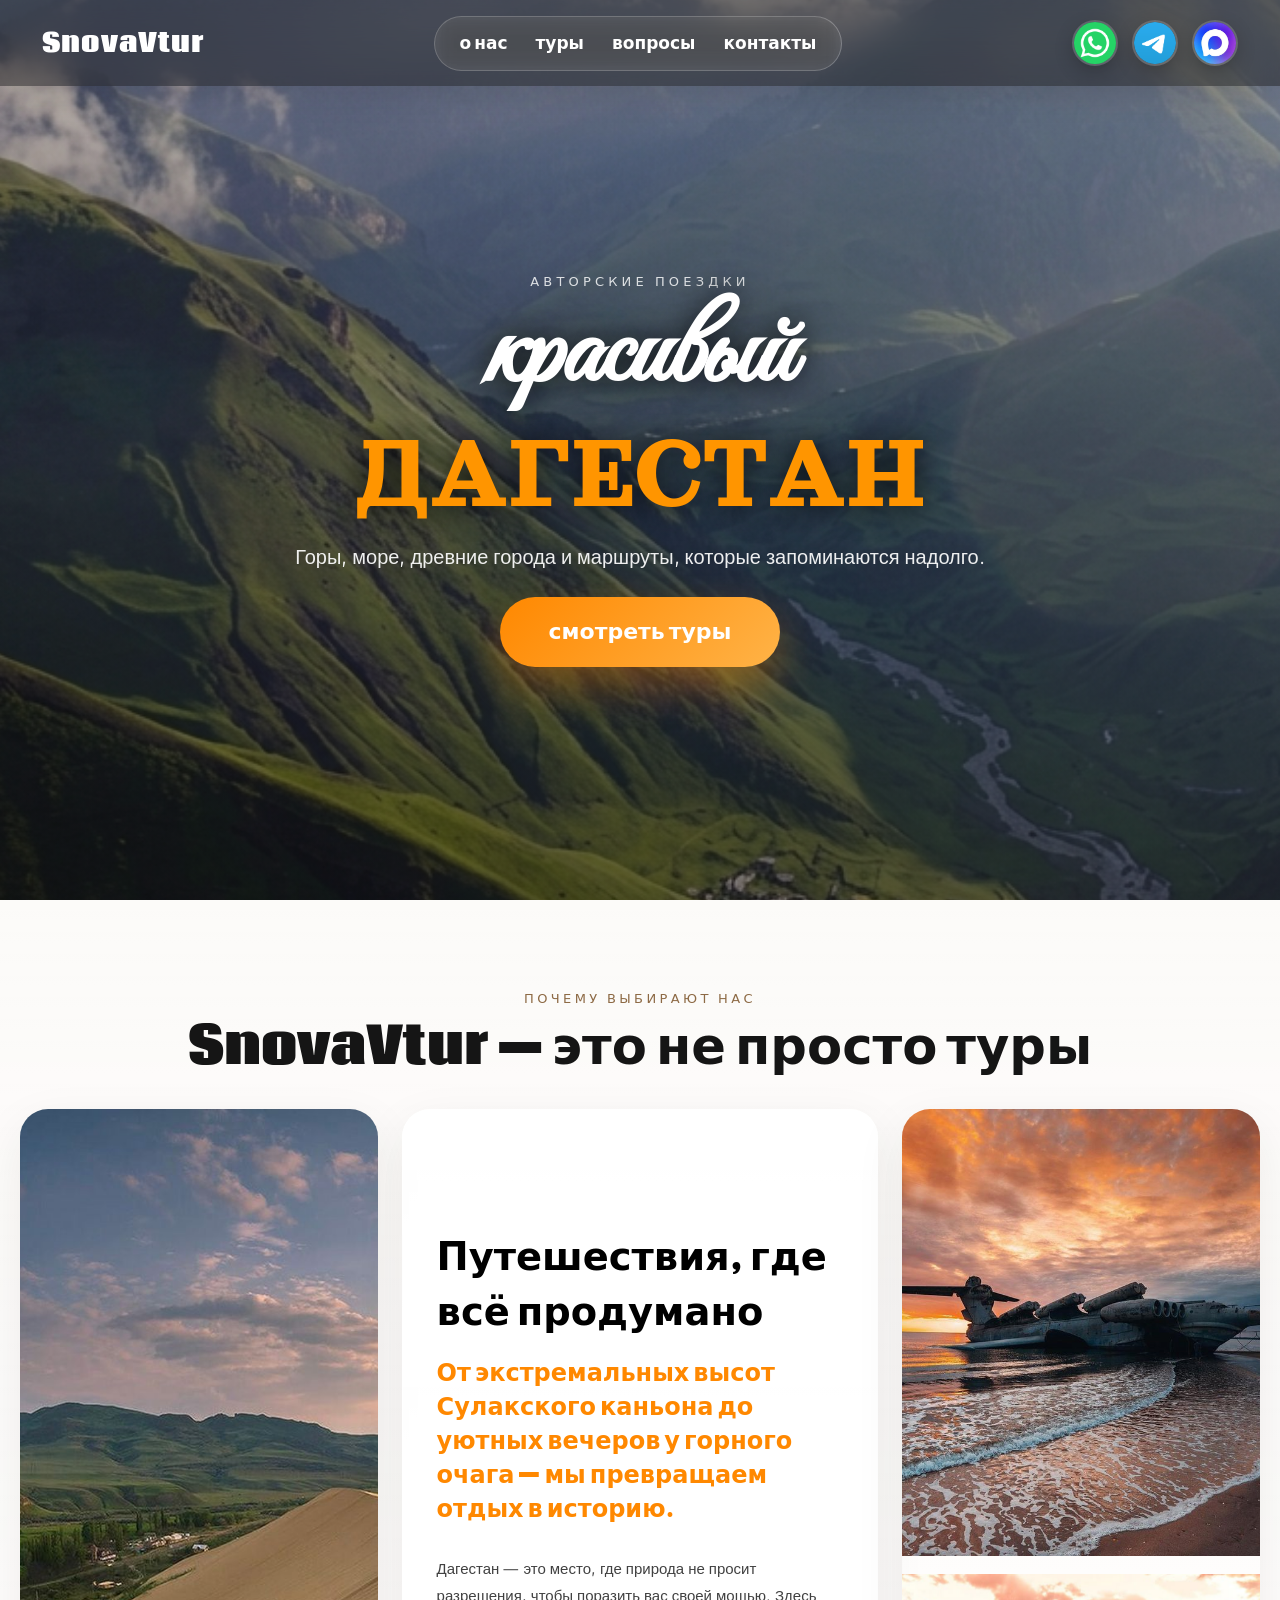
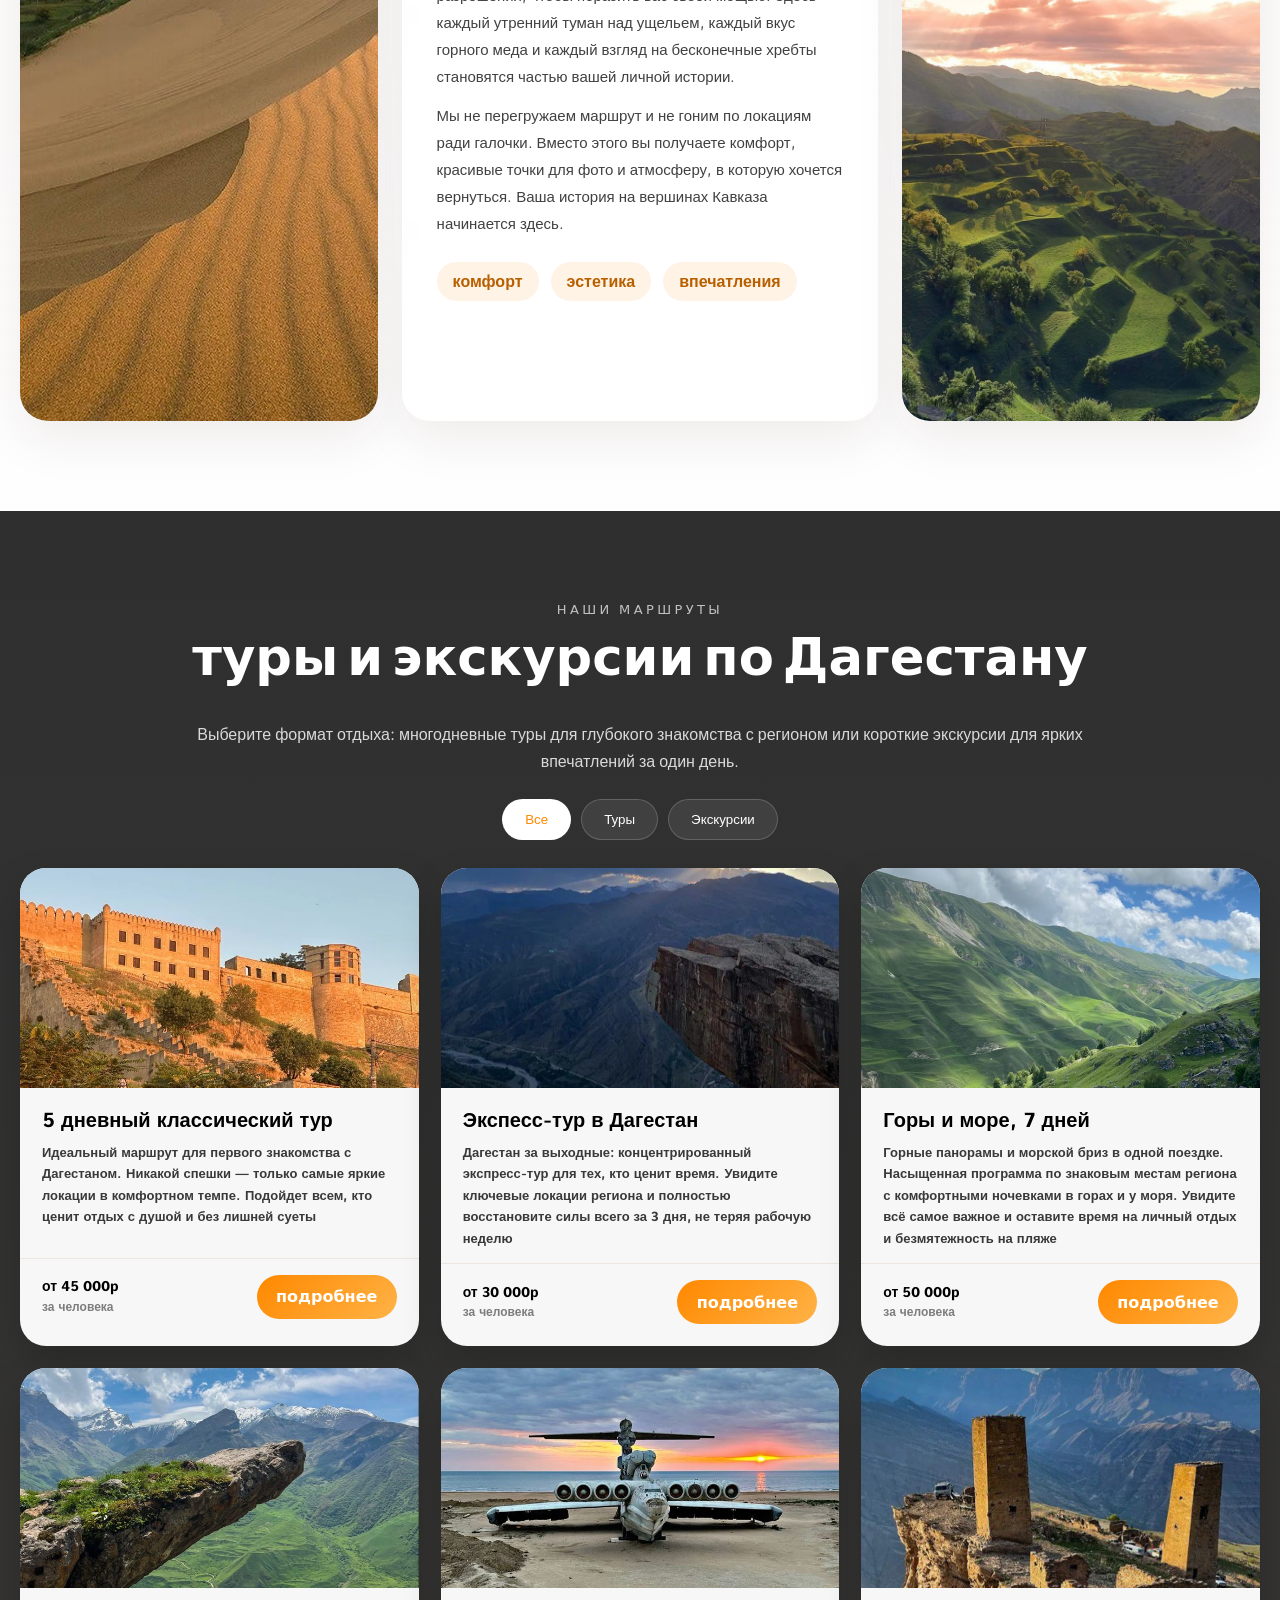
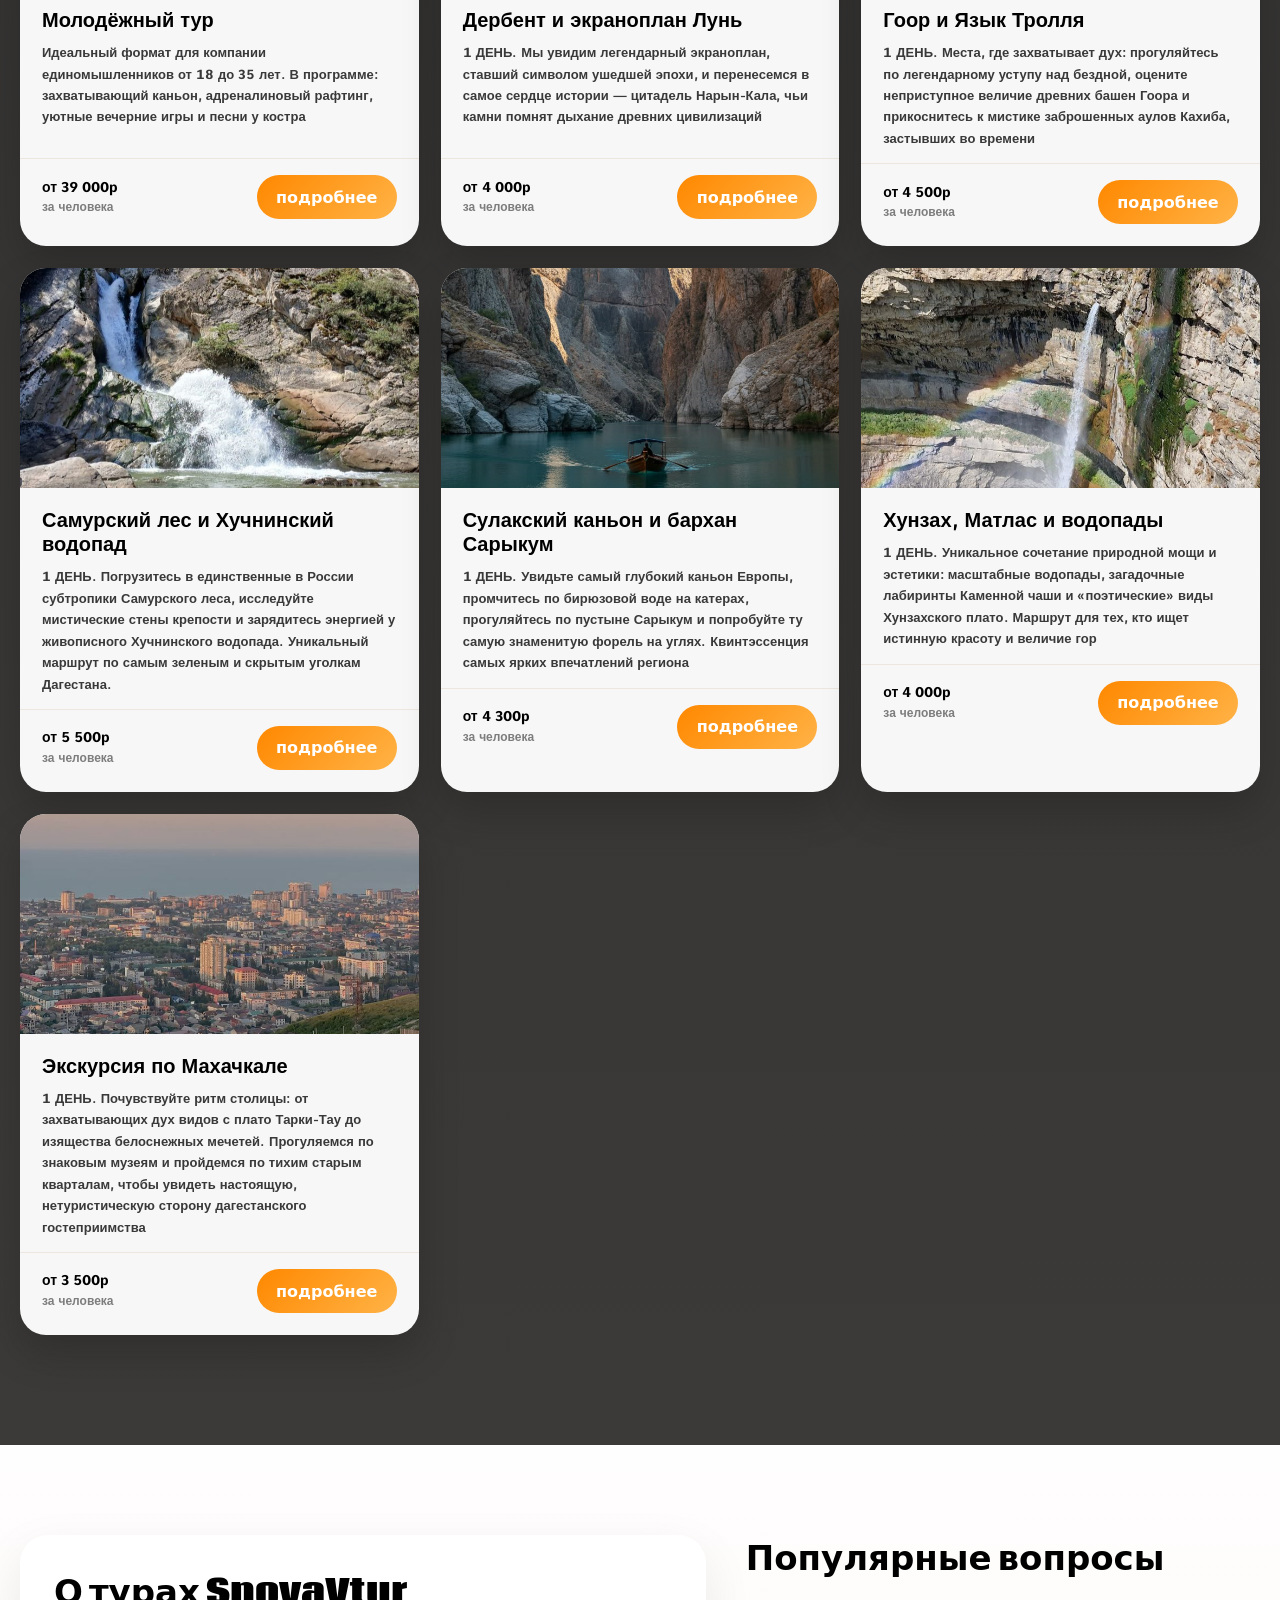
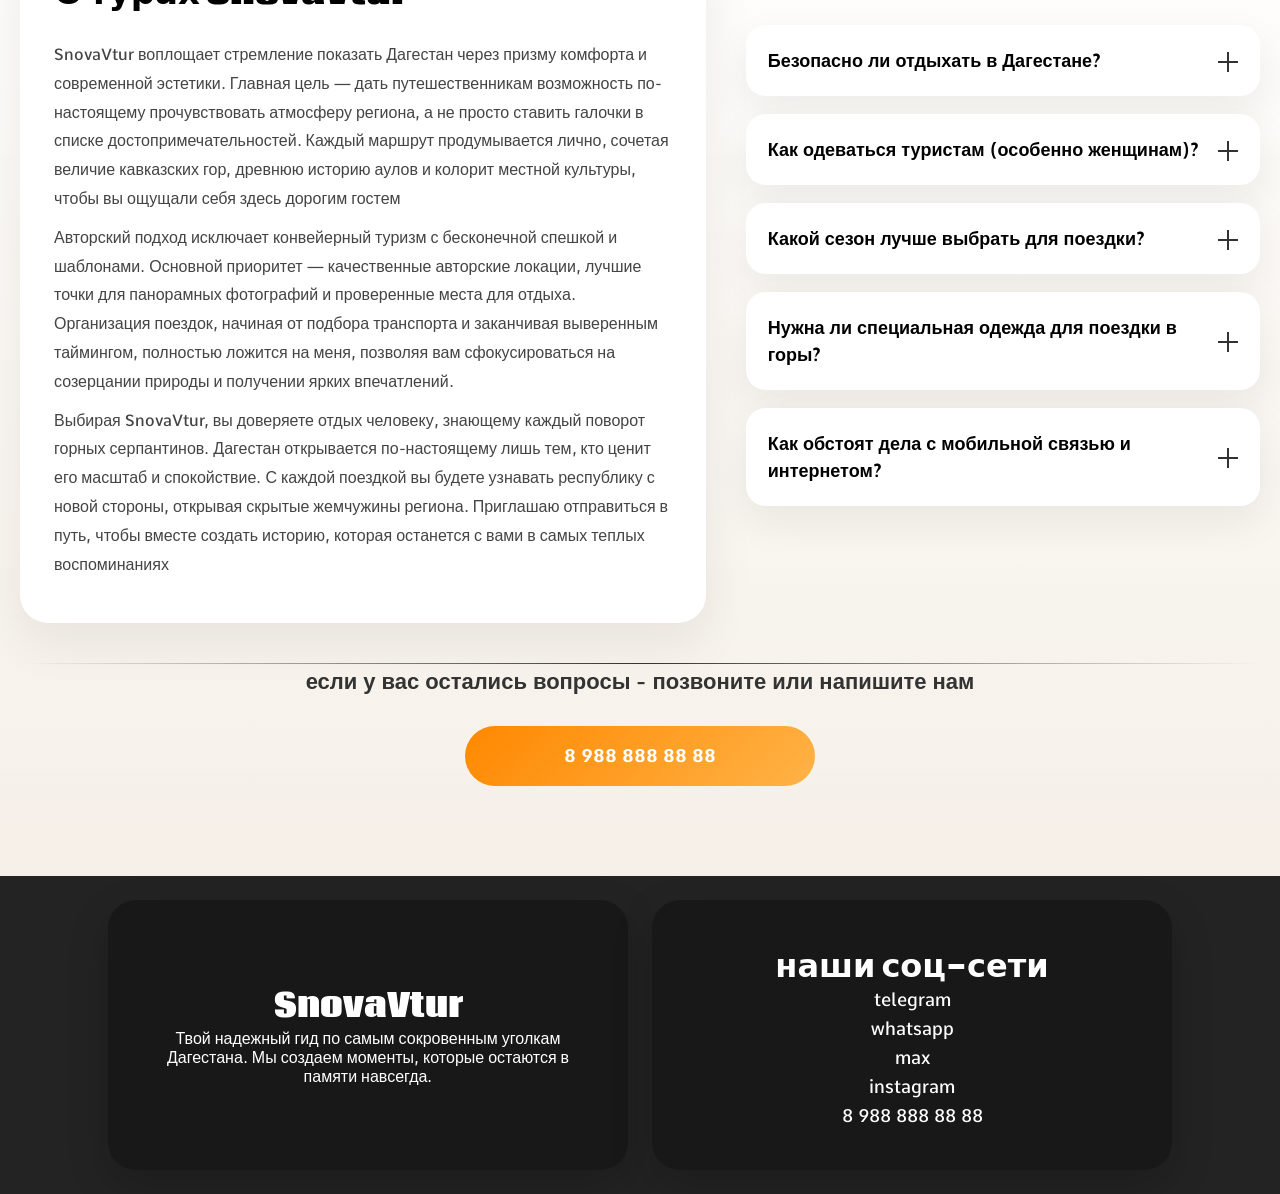
==== index.html @ fd3aac99 "Add files via upload" ====
<!DOCTYPE html>
<html lang="ru">
<head>
    <meta charset="UTF-8">
    <meta name="viewport" content="width=device-width, initial-scale=1.0">
    <title>SnovaVtur — туры по Дагестану</title>
    <link rel="stylesheet" href="style.css">
    <link rel="preconnect" href="https://fonts.googleapis.com">
    <link rel="preconnect" href="https://fonts.gstatic.com" crossorigin>
    <link href="https://fonts.googleapis.com/css2?family=Great+Vibes&display=swap" rel="stylesheet">
    <link rel="preconnect" href="https://fonts.googleapis.com">
    <link rel="preconnect" href="https://fonts.gstatic.com" crossorigin>
    <link href="https://fonts.googleapis.com/css2?family=Orelega+One&display=swap" rel="stylesheet">
    <link rel="preconnect" href="https://fonts.googleapis.com">
    <link rel="preconnect" href="https://fonts.gstatic.com" crossorigin>
    <link href="https://fonts.googleapis.com/css2?family=Coda:wght@400;700;800&display=swap" rel="stylesheet">
    <link rel="preconnect" href="https://fonts.googleapis.com">
    <link rel="preconnect" href="https://fonts.gstatic.com" crossorigin>
    <link href="https://fonts.googleapis.com/css2?family=Comme:wght@100..900&display=swap" rel="stylesheet">
</head>
<body>
    <header id="header">
        <a href="#hero">SnovaVtur</a>
        <button class="burger" type="button" aria-label="Открыть меню" aria-expanded="false">
            <span></span>
            <span></span>
            <span></span>
        </button>
        <div class="header-div1">
            <a href="#about">о нас</a>
            <a href="#turi">туры</a>
            <a href="#questions">вопросы</a>
            <a href="#footer">контакты</a>
        </div>
        <div class="header-div2">
            <a href="https://wa.me/79894733754" target="_blank"><img src="img/Whatsapp.png" alt="WhatsApp"></a>
            <a href="https://t.me/Gabbar_Han" target="_blank"><img src="img/Telegram.png" alt="Telegram"></a>
            <a href="https://max.ru/u/f9LHodD0cOI4b3SwYSdN_EWwCpvfoghLmBJbnFuvf1nrCDXVqdGEyd-Ysb4" target="_blank"><img src="img/max.png" alt="Max"></a>
        </div>
    </header>

    <main>
        <section class="hero" id="hero">
            <img src="img/горы.png" class="hero-bg" alt="Горы Дагестана">
            <div class="hero-content">
                <p class="hero-tag">авторские поездки</p>
                <h3>красивый</h3>
                <h4>ДАГЕСТАН</h4>
                <p class="hero-subtitle">Горы, море, древние города и маршруты, которые запоминаются надолго.</p>
                <a href="#turi">смотреть туры</a>
            </div>
        </section>

        <section class="about" id="about">
            <div class="section-heading">
                <p>почему выбирают нас</p>
                <h2>SnovaVtur — это не просто туры</h2>
            </div>
            <div class="about-content">
                <div class="about-card about-card-large">
                    <img src="img/сарыкум.png" class="about-img1" alt="Сарыкум">
                </div>
                <div class="about-text">
                    <h1>Путешествия, где всё продумано</h1>
                    <h2>От экстремальных высот Сулакского каньона до уютных вечеров у горного очага — мы превращаем отдых в историю.</h2>
                    <p>Дагестан — это место, где природа не просит разрешения, чтобы поразить вас своей мощью. Здесь каждый утренний туман над ущельем, каждый вкус горного меда и каждый взгляд на бесконечные хребты становятся частью вашей личной истории.</p>
                    <p>Мы не перегружаем маршрут и не гоним по локациям ради галочки. Вместо этого вы получаете комфорт, красивые точки для фото и атмосферу, в которую хочется вернуться. Ваша история на вершинах Кавказа начинается здесь.</p>
                    <div class="about-highlights">
                        <span>комфорт</span>
                        <span>эстетика</span>
                        <span>впечатления</span>
                    </div>
                </div>
                <div class="about-imgdiv">
                    <img src="img/море и лунь.png" class="about-img2" alt="Море и Лунь">
                    <img src="img/Чохские террасы.png" class="about-img3" alt="Чохские террасы">
                </div>
            </div>
        </section>

        <section class="turi" id="turi">
            <div class="section-heading section-heading-light">
                <p>наши маршруты</p>
                <h2>туры и экскурсии по Дагестану</h2>
            </div>
            <div class="turi-intro">
                <p>Выберите формат отдыха: многодневные туры для глубокого знакомства с регионом или короткие экскурсии для ярких впечатлений за один день.</p>
            </div>
            <div class="filter-buttons">
                <button class="filter-btn active" onclick="filterSelection('all', this)">Все</button>
                <button class="filter-btn" onclick="filterSelection('tour', this)">Туры</button>
                <button class="filter-btn" onclick="filterSelection('excursion', this)">Экскурсии</button>
            </div>
            <div class="turi-grid">
                <div class="card-1 tour">
                    <a href="tour-yach-1.html"><img src="img/дербентт.png" alt="5 дневный классический тур"></a>
                    <div class="card-text-1">
                        <h1>5 дневный классический тур</h1>
                        <p>Идеальный маршрут для первого знакомства с Дагестаном. Никакой спешки — только самые яркие локации в комфортном темпе. Подойдет всем, кто ценит отдых с душой и без лишней суеты</p>
                    </div>
                    <div class="card-text-2">
                        <p>от 45 000p <br> <span>за человека</span></p>
                        <a href="tour-yach-1.html">подробнее</a>
                    </div>
                </div>
                <div class="card-1 tour">
                    <a href="tour-yach-2.html"><img src="img/Горах.png" alt="Экспесс-тур в Дагестан"></a>
                    <div class="card-text-1">
                        <h1>Экспесс-тур в Дагестан</h1>
                        <p>Дагестан за выходные: концентрированный экспресс-тур для тех, кто ценит время. Увидите ключевые локации региона и полностью восстановите силы всего за 3 дня, не теряя рабочую неделю</p>
                    </div>
                    <div class="card-text-2">
                        <p>от 30 000p <br> <span>за человека</span></p>
                        <a href="tour-yach-2.html">подробнее</a>
                    </div>
                </div>
                <div class="card-1 tour">
                    <a href="tour-yach-3.html"><img src="img/горыдагестана.png" alt="Горы и море, 7 дней"></a>
                    <div class="card-text-1">
                        <h1>Горы и море, 7 дней</h1>
                        <p>Горные панорамы и морской бриз в одной поездке. Насыщенная программа по знаковым местам региона с комфортными ночевками в горах и у моря. Увидите всё самое важное и оставите время на личный отдых и безмятежность на пляже</p>
                    </div>
                    <div class="card-text-2">
                        <p>от 50 000p <br> <span>за человека</span></p>
                        <a href="tour-yach-3.html">подробнее</a>
                    </div>
                </div>
                <div class="card-1 tour">
                    <a href="tour-yach-4.html"><img src="img/Язык тролля.png" alt="Молодёжный тур"></a>
                    <div class="card-text-1">
                        <h1>Молодёжный тур</h1>
                        <p>Идеальный формат для компании единомышленников от 18 до 35 лет. В программе: захватывающий каньон, адреналиновый рафтинг, уютные вечерние игры и песни у костра</p>
                    </div>
                    <div class="card-text-2">
                        <p>от 39 000p <br> <span>за человека</span></p>
                        <a href="tour-yach-4.html">подробнее</a>
                    </div>
                </div>
                <div class="card-1 excursion">
                    <a href="ex-yach-1.html"><img src="img/Лунь.png" alt="Дербент и экраноплан Лунь"></a>
                    <div class="card-text-1">
                        <h1>Дербент и экраноплан Лунь</h1>
                        <p>1 ДЕНЬ. Мы увидим легендарный экраноплан, ставший символом ушедшей эпохи, и перенесемся в самое сердце истории — цитадель Нарын-Кала, чьи камни помнят дыхание древних цивилизаций</p>
                    </div>
                    <div class="card-text-2">
                        <p>от 4 000p <br> <span>за человека</span></p>
                        <a href="ex-yach-1.html">подробнее</a>
                    </div>
                </div>
                <div class="card-1 excursion">
                    <a href="ex-yach-3.html"><img src="img/Башни Гоора.png" alt="Гоор и Язык Тролля"></a>
                    <div class="card-text-1">
                        <h1>Гоор и Язык Тролля</h1>
                        <p>1 ДЕНЬ. Места, где захватывает дух: прогуляйтесь по легендарному уступу над бездной, оцените неприступное величие древних башен Гоора и прикоснитесь к мистике заброшенных аулов Кахиба, застывших во времени</p>
                    </div>
                    <div class="card-text-2">
                        <p>от 4 500p <br> <span>за человека</span></p>
                        <a href="ex-yach-3.html">подробнее</a>
                    </div>
                </div>
                <div class="card-1 excursion">
                    <a href="ex-yach-4.html"><img src="img/Хучнинский водопад.png" alt="Самурский лес и Хучнинский водопад"></a>
                    <div class="card-text-1">
                        <h1>Самурский лес и Хучнинский водопад</h1>
                        <p>1 ДЕНЬ. Погрузитесь в единственные в России субтропики Самурского леса, исследуйте мистические стены крепости и зарядитесь энергией у живописного Хучнинского водопада. Уникальный маршрут по самым зеленым и скрытым уголкам Дагестана.</p>
                    </div>
                    <div class="card-text-2">
                        <p>от 5 500p <br> <span>за человека</span></p>
                        <a href="ex-yach-4.html">подробнее</a>
                    </div>
                </div>
                <div class="card-1 excursion">
                    <a href="ex-yach-5.html"><img src="img/Сулакский каньон.png" alt="Сулакский каньон и бархан Сарыкум"></a>
                    <div class="card-text-1">
                        <h1>Сулакский каньон и бархан Сарыкум</h1>
                        <p>1 ДЕНЬ. Увидьте самый глубокий каньон Европы, промчитесь по бирюзовой воде на катерах, прогуляйтесь по пустыне Сарыкум и попробуйте ту самую знаменитую форель на углях. Квинтэссенция самых ярких впечатлений региона</p>
                    </div>
                    <div class="card-text-2">
                        <p>от 4 300p <br> <span>за человека</span></p>
                        <a href="ex-yach-5.html">подробнее</a>
                    </div>
                </div>
                <div class="card-1 excursion">
                    <a href="ex-yach-6.html"><img src="img/Хунзах.png" alt="Хунзах, Матлас и водопады"></a>
                    <div class="card-text-1">
                        <h1>Хунзах, Матлас и водопады</h1>
                        <p>1 ДЕНЬ. Уникальное сочетание природной мощи и эстетики: масштабные водопады, загадочные лабиринты Каменной чаши и «поэтические» виды Хунзахского плато. Маршрут для тех, кто ищет истинную красоту и величие гор</p>
                    </div>
                    <div class="card-text-2">
                        <p>от 4 000p <br> <span>за человека</span></p>
                        <a href="ex-yach-6.html">подробнее</a>
                    </div>
                </div>
                <div class="card-1 excursion">
                    <a href="ex-yach-7.html"><img src="img/Махачкала.png" alt="Экскурсия по Махачкале"></a>
                    <div class="card-text-1">
                        <h1>Экскурсия по Махачкале</h1>
                        <p>1 ДЕНЬ. Почувствуйте ритм столицы: от захватывающих дух видов с плато Тарки-Тау до изящества белоснежных мечетей. Прогуляемся по знаковым музеям и пройдемся по тихим старым кварталам, чтобы увидеть настоящую, нетуристическую сторону дагестанского гостеприимства</p>
                    </div>
                    <div class="card-text-2">
                        <p>от 3 500p <br> <span>за человека</span></p>
                        <a href="ex-yach-7.html">подробнее</a>
                    </div>
                </div>
            </div>
        </section>

        <section class="questions" id="questions">
            <div class="questions-div1">
                <div class="qs-text1">
                    <h1>О турах SnovaVtur</h1>
                    <p>SnovaVtur воплощает стремление показать Дагестан через призму комфорта и современной эстетики. Главная цель — дать путешественникам возможность по-настоящему прочувствовать атмосферу региона, а не просто ставить галочки в списке достопримечательностей. Каждый маршрут продумывается лично, сочетая величие кавказских гор, древнюю историю аулов и колорит местной культуры, чтобы вы ощущали себя здесь дорогим гостем</p>
                    <p>Авторский подход исключает конвейерный туризм с бесконечной спешкой и шаблонами. Основной приоритет — качественные авторские локации, лучшие точки для панорамных фотографий и проверенные места для отдыха. Организация поездок, начиная от подбора транспорта и заканчивая выверенным таймингом, полностью ложится на меня, позволяя вам сфокусироваться на созерцании природы и получении ярких впечатлений.</p>
                    <p>Выбирая SnovaVtur, вы доверяете отдых человеку, знающему каждый поворот горных серпантинов. Дагестан открывается по-настоящему лишь тем, кто ценит его масштаб и спокойствие. С каждой поездкой вы будете узнавать республику с новой стороны, открывая скрытые жемчужины региона. Приглашаю отправиться в путь, чтобы вместе создать историю, которая останется с вами в самых теплых воспоминаниях</p>
                </div>
                <div class="qs-text2">
                    <h1>Популярные вопросы</h1>
                    <div class="accordion">
                      <div class="accordion-header">
                        <span>Безопасно ли отдыхать в Дагестане?</span>
                        <div class="icon"></div>
                      </div>
                      <div class="accordion-content">
                        <p>Да, в Дагестане абсолютно безопасно для туристов. Республика активно развивается как туристический центр, и к гостям здесь относятся с традиционным кавказским радушием и гостеприимством. Главное правило — проявлять уважение к местным традициям, обычаям и культуре. Как и в любом другом месте, достаточно соблюдать элементарные нормы приличия, чтобы ваш отдых прошел комфортно.</p>
                      </div>
                    </div>
                    <div class="accordion">
                      <div class="accordion-header">
                        <span>Как одеваться туристам (особенно женщинам)?</span>
                        <div class="icon"></div>
                      </div>
                      <div class="accordion-content">
                        <p>Дагестан — республика с сильными традициями. В городах (Махачкала, Дербент) дресс-код достаточно свободный, но стоит избегать чрезмерно откровенных нарядов (мини-юбки, глубокое декольте, прозрачные ткани). <br>

• Для женщин: при посещении мечетей и горных сел желательно иметь при себе легкий платок и одежду, закрывающую плечи и колени. <br>

• Для мужчин: не рекомендуется ходить в общественных местах с обнаженным торсом или в очень коротких шортах.</p>
                      </div>
                    </div>
                    <div class="accordion">
                      <div class="accordion-header">
                        <span>Какой сезон лучше выбрать для поездки?</span>
                        <div class="icon"></div>
                      </div>
                      <div class="accordion-content">
                        <p>Все зависит от цели вашей поездки. <br>

• С мая по сентябрь — идеальное время для поездок в горы, трекинга и посещения знаковых мест, так как в горах устанавливается комфортная погода. <br>

• Июнь – август — время для пляжного отдыха на Каспийском море. <br>

• Весна и осень — лучшее время для экскурсионных туров, когда не слишком жарко и можно насладиться красивыми пейзажами без летнего зноя.</p>
                      </div>
                    </div>
                    <div class="accordion">
                      <div class="accordion-header">
                        <span>Нужна ли специальная одежда для поездки в горы?</span>
                        <div class="icon"></div>
                      </div>
                      <div class="accordion-content">
                        <p>Даже если в Махачкале жарко, в горах погода очень переменчива. Обязательно возьмите с собой: <br>

• Удобную закрытую обувь (кроссовки или треккинговые ботинки с хорошим протектором). <br>

• Ветровку или легкую куртку (на высоте часто дуют ветра и бывают прохладные вечера). <br>

• Головной убор и солнцезащитные очки.</p>
                      </div>
                    </div>
                    <div class="accordion">
                      <div class="accordion-header">
                        <span>Как обстоят дела с мобильной связью и интернетом?</span>
                        <div class="icon"></div>
                      </div>
                      <div class="accordion-content">
                        <p>В городах и популярных туристических локациях мобильная связь и интернет работают стабильно. Однако в глубоких горных районах и ущельях связь может пропадать или работать с перебоями. Рекомендуем заранее скачать офлайн-карты и предупредить близких о возможных перерывах в общении, если вы планируете уезжать далеко от цивилизации.</p>
                      </div>
                    </div>
                </div>
            </div>
            <div class="questions-div2">
                <div class="poloska"></div>
                <p>если у вас остались вопросы - позвоните или напишите нам</p>
                <a href="tel:+79894733754">8 988 888 88 88</a>
            </div>
        </section>
    </main>

    <footer id="footer">
        <div class="footer-div1">
            <h1>SnovaVtur</h1>
            <p>Твой надежный гид по самым сокровенным уголкам Дагестана. Мы создаем моменты, которые остаются в памяти навсегда.</p>
        </div>
        <div class="footer-div2">
            <h1>наши соц-сети</h1>
            <div>
                <a href="https://t.me/Gabbar_Han" target="_blank" class="mess">telegram</a>
                <a href="https://wa.me/79894733754" target="_blank" class="mess">whatsapp</a>
                <a href="https://max.ru/u/f9LHodD0cOI4b3SwYSdN_EWwCpvfoghLmBJbnFuvf1nrCDXVqdGEyd-Ysb4" target="_blank" class="mess">max</a>
                <a href="https://www.instagram.com/snova_v_tur" target="_blank" class="mess">instagram</a>
                <a href="tel:+79894733754" class="number">8 988 888 88 88</a>
            </div>
        </div>
    </footer>

    <script src="script.js"></script>
</body>
</html>
    <script src="script.js"></script>
</body>
</html>
---- style.css ----
body {
  padding: 0;
  margin: 0;
  background: #f4efe8;
}

* {
  margin: 0;
  padding: 0;
  box-sizing: border-box;
}

html {
  scroll-behavior: smooth;
}

body::before {
  content: "";
  position: fixed;
  inset: 0;
  background:
    radial-gradient(circle at top, rgba(255, 136, 0, 0.08), transparent 40%),
    linear-gradient(180deg, #faf7f2 0%, #f4efe8 100%);
  pointer-events: none;
  z-index: -1;
}

img {
  display: block;
  max-width: 100%;
}

section {
  scroll-margin-top: 100px;
}

header {
  display: flex;
  width: 100%;
  min-height: 86px;
  align-items: center;
  justify-content: space-between;
  gap: 20px;
  padding: 14px 42px;
  position: fixed;
  top: 0;
  left: 0;
  z-index: 1000;
  background: rgba(22, 22, 22, 0.45);
  backdrop-filter: blur(18px);
  box-shadow: 0 10px 30px rgba(0, 0, 0, 0.12);
}

header > a {
  font-size: 26px;
  font-weight: 700;
  text-decoration: none;
  cursor: pointer;
  font-family: "Coda", system-ui;
  color: white;
  letter-spacing: 1px;
}

.header-div1 {
  display: flex;
  align-items: center;
  justify-content: center;
  gap: 28px;
  padding: 14px 24px;
  background: rgba(255, 255, 255, 0.14);
  backdrop-filter: blur(10px);
  border: 1px solid rgba(255, 255, 255, 0.18);
  border-radius: 999px;
}

.header-div1 a {
  font-family: "Coda", system-ui;
  font-weight: 700;
  text-decoration: none;
  color: rgb(255, 255, 255);
  font-size: 17px;
  transition: 0.2s;
}

.header-div1 a:hover,
header > a:hover,
.header-div2 a:hover {
  color: #ffb04c;
}

.header-div2 {
  display: flex;
  gap: 14px;
}

.header-div2 img {
  width: 46px;
  height: 46px;
  border-radius: 50%;
  border: 2px solid rgba(255, 255, 255, 0.16);
  box-shadow: 0 6px 18px rgba(0, 0, 0, 0.22);
  transition: transform 0.2s;
}

.header-div2 a:hover img {
  transform: translateY(-2px) scale(1.04);
}

.burger {
  display: none;
  width: 48px;
  height: 48px;
  border: 1px solid rgba(255, 255, 255, 0.18);
  border-radius: 14px;
  background: rgba(255, 255, 255, 0.1);
  align-items: center;
  justify-content: center;
  flex-direction: column;
  gap: 5px;
  cursor: pointer;
}

.burger span {
  width: 22px;
  height: 2px;
  background: white;
  border-radius: 999px;
  transition: 0.25s;
}

.burger.active span:nth-child(1) {
  transform: translateY(7px) rotate(45deg);
}

.burger.active span:nth-child(2) {
  opacity: 0;
}

.burger.active span:nth-child(3) {
  transform: translateY(-7px) rotate(-45deg);
}

.hero {
  width: 100%;
  min-height: 100vh;
  position: relative;
  overflow: hidden;
}

.hero::after {
  content: "";
  position: absolute;
  inset: 0;
  background: linear-gradient(
    180deg,
    rgba(16, 16, 16, 0.22),
    rgba(16, 16, 16, 0.56)
  );
  z-index: 1;
}

.hero-bg {
  position: absolute;
  top: 0;
  left: 0;
  width: 100%;
  height: 100%;
  object-fit: cover;
  filter: saturate(1.1) contrast(1.05);
  transform: scale(1.04);
  z-index: 0;
}

.hero-content {
  position: relative;
  z-index: 2;
  min-height: 100vh;
  display: flex;
  flex-direction: column;
  align-items: center;
  justify-content: center;
  gap: 16px;
  text-align: center;
  color: white;
  padding: 120px 20px 80px;
}

.hero-tag {
  font-family: "Coda", system-ui;
  letter-spacing: 0.32em;
  text-transform: uppercase;
  font-size: 13px;
  color: rgba(255, 255, 255, 0.82);
}

.hero h3 {
  text-shadow: 0px 0px 30px rgba(0, 0, 0, 0.8);
  font-family: "Great Vibes";
  font-size: clamp(58px, 10vw, 110px);
  line-height: 0.9;
}

.hero h4 {
  text-shadow: 0px 0px 30px rgba(0, 0, 0, 0.8);
  font-weight: 300;
  font-family: "Orelega One";
  font-size: clamp(54px, 9vw, 108px);
  line-height: 0.95;
  color: #ff9500;
}

.hero-subtitle {
  max-width: 720px;
  font-family: "Comme", sans-serif;
  font-size: 20px;
  line-height: 1.6;
  color: rgba(255, 255, 255, 0.92);
}

.hero a {
  display: inline-flex;
  align-items: center;
  justify-content: center;
  min-width: 280px;
  height: 70px;
  padding: 0 32px;
  border-radius: 999px;
  font-family: "Coda", system-ui;
  font-weight: 700;
  font-size: 22px;
  color: white;
  background: linear-gradient(135deg, #ff8800, #ffb347);
  margin-top: 8px;
  text-decoration: none;
  box-shadow: 0 18px 40px rgba(255, 136, 0, 0.35);
  transition: 0.25s;
}

.hero a:hover {
  transform: translateY(-2px);
  color: #ff8800;
  background: white;
}

.about,
.turi,
.questions,
footer {
  position: relative;
  z-index: 1;
}

.about,
.turi,
.questions {
  padding: 90px 0;
}

.about {
  background: linear-gradient(
    180deg,
    rgba(255, 255, 255, 0.72),
    rgba(255, 255, 255, 0.94)
  );
}

.section-heading {
  width: min(1180px, calc(100% - 40px));
  margin: 0 auto 34px;
  text-align: center;
  font-family: "Coda", system-ui;
}

.section-heading p {
  text-transform: uppercase;
  letter-spacing: 0.26em;
  font-size: 13px;
  color: #8d6a45;
  margin-bottom: 12px;
}

.section-heading h2 {
  font-size: clamp(32px, 4vw, 56px);
  line-height: 1.08;
  color: #151515;
}

.section-heading-light p {
  color: rgba(255, 255, 255, 0.7);
}

.section-heading-light h2 {
  color: white;
}

.about-content {
  width: min(1320px, calc(100% - 40px));
  margin: 0 auto;
  display: grid;
  grid-template-columns: 0.9fr 1.2fr 0.9fr;
  gap: 24px;
  align-items: stretch;
}

.about-card,
.about-text,
.about-imgdiv {
  border-radius: 28px;
  overflow: hidden;
  box-shadow: 0 18px 50px rgba(34, 24, 16, 0.08);
}

.about-card-large {
  min-height: 560px;
}

.about-img1,
.about-img2,
.about-img3 {
  width: 100%;
  height: 100%;
  object-fit: cover;
}

.about-imgdiv {
  display: grid;
  grid-template-rows: 1fr 1fr;
  gap: 18px;
  background: transparent;
}

.about-text {
  background: rgba(255, 255, 255, 0.9);
  border: 1px solid rgba(255, 255, 255, 0.7);
  padding: 34px;
  display: flex;
  flex-direction: column;
  justify-content: center;
  text-align: left;
}

.about-text h1 {
  font-size: clamp(28px, 3vw, 42px);
  font-family: "Coda", system-ui;
  font-weight: 800;
  margin-bottom: 16px;
}

.about-text h2 {
  color: #ff8800;
  font-size: clamp(18px, 2vw, 24px);
  font-family: "Coda", system-ui;
  font-weight: 700;
  margin-bottom: 18px;
}

.about-text p {
  font-size: 15px;
  line-height: 1.8;
  font-family: "Comme", sans-serif;
  color: #414141;
  margin-top: 12px;
}

.about-highlights {
  display: flex;
  flex-wrap: wrap;
  gap: 12px;
  margin-top: 24px;
}

.about-highlights span,
.turi-intro,
.questions-div2 p,
.questions-div2 a,
.footer-div1 p,
.footer-div2 a,
.footer-div2 p {
  font-family: "Comme", sans-serif;
}

.about-highlights span {
  padding: 10px 16px;
  border-radius: 999px;
  background: rgba(255, 136, 0, 0.1);
  color: #b85f00;
  font-weight: 700;
}

.turi {
  background: linear-gradient(180deg, #2f2f2f 0%, #3c3a38 100%);
  color: white;
}

.turi-intro {
  width: min(900px, calc(100% - 40px));
  margin: 0 auto 24px;
  text-align: center;
  color: rgba(255, 255, 255, 0.82);
  font-size: 16px;
  line-height: 1.7;
}

.card-1 {
  font-family: "Comme", sans-serif;
  font-weight: 700;
  width: 100%;
  height: 100%;
  background: rgba(255, 255, 255, 0.96);
  color: black;
  border-radius: 26px;
  overflow: hidden;
  box-shadow: 0 18px 40px rgba(0, 0, 0, 0.18);
  transition: 0.25s;
}

.card-1:hover {
  transform: translateY(-6px);
}

.card-1 img {
  object-fit: cover;
  object-position: center;
  width: 100%;
  height: 220px;
}

.card-text-1 {
  min-height: 170px;
  padding: 20px 22px 14px;
}

.card-text-1 h1 {
  font-size: 20px;
  margin-bottom: 10px;
}

.card-text-1 p {
  font-size: 13px;
  line-height: 1.65;
  color: rgb(57, 57, 57);
}

.card-text-2 {
  display: flex;
  align-items: center;
  justify-content: space-between;
  gap: 14px;
  padding: 16px 22px 22px;
  border-top: 1px solid #ece6de;
}

.card-text-2 p {
  font-size: 14px;
  line-height: 1.4;
}

.card-text-2 span {
  color: #7d7d7d;
  font-size: 12px;
}

.card-text-2 a {
  font-family: "Coda", system-ui;
  font-weight: 700;
  color: white;
  background: linear-gradient(135deg, #ff8800, #ffb347);
  display: inline-flex;
  align-items: center;
  justify-content: center;
  min-width: 140px;
  height: 44px;
  border-radius: 999px;
  text-decoration: none;
  transition: 0.2s;
}

.card-text-2 a:hover {
  color: #ff8800;
  background: white;
  outline: 2px solid #ff8800;
}

.include-grid {
  display: grid;
  grid-template-columns: repeat(auto-fit, minmax(220px, 1fr));
  gap: 20px;
}

.include-card {
  background: white;
  border-radius: 24px;
  padding: 24px;
  box-shadow: 0 16px 36px rgba(0, 0, 0, 0.08);
}

.include-card h3 {
  font-family: "Coda", system-ui;
  font-size: 20px;
  margin-bottom: 10px;
}

.include-card p {
  line-height: 1.8;
  color: #454545;
}

.turi-grid {
  width: min(1320px, calc(100% - 40px));
  display: grid;
  grid-template-columns: repeat(3, minmax(0, 1fr));
  gap: 22px;
  margin: 0 auto 20px;
}

.card-1 {
  display: block;
}

.hide {
  display: none;
}

.filter-buttons {
  margin: 0 auto 28px;
  display: flex;
  gap: 10px;
  justify-content: center;
  flex-wrap: wrap;
}

.filter-buttons button,
.filter-btn {
  padding: 12px 22px;
  cursor: pointer;
  background: rgba(255, 255, 255, 0.08);
  color: white;
  border: 1px solid rgba(255, 255, 255, 0.18);
  border-radius: 999px;
  transition: 0.25s;
}

.filter-buttons button:hover,
.filter-btn.active {
  color: #ff8800;
  background-color: white;
}

.questions {
  font-weight: 700;
  font-family: "Comme", sans-serif;
  width: 100%;
  background: linear-gradient(
    180deg,
    rgba(255, 255, 255, 0.94),
    rgba(245, 239, 232, 0.96)
  );
}

.questions-div1 {
  width: min(1320px, calc(100% - 40px));
  margin: 0 auto;
  display: grid;
  grid-template-columns: 1.2fr 0.9fr;
  gap: 40px;
  align-items: start;
}

.qs-text1 {
  background: white;
  border-radius: 28px;
  padding: 34px;
  box-shadow: 0 18px 50px rgba(34, 24, 16, 0.08);
}

.qs-text1 p {
  font-weight: 500;
  font-size: 16px;
  margin: 10px 0;
  line-height: 1.8;
  color: #444;
}

.qs-text1 h1,
.qs-text2 h1 {
  font-family: "Coda", system-ui;
  margin-bottom: 24px;
  font-size: 34px;
}

.qs-text2 {
  display: flex;
  flex-direction: column;
  gap: 18px;
}

.accordion {
  width: 100%;
  background: white;
  border-radius: 20px;
  padding: 0 22px;
  box-shadow: 0 16px 40px rgba(34, 24, 16, 0.07);
  cursor: pointer;
}

.accordion-header {
  display: flex;
  justify-content: space-between;
  align-items: center;
  margin-top: 0;
  padding: 22px 0;
  font-weight: bold;
  font-size: 18px;
  gap: 16px;
}

.accordion-header span {
  line-height: 1.5;
}

.icon {
  width: 20px;
  height: 20px;
  position: relative;
  transition: transform 0.3s ease;
  flex-shrink: 0;
}

.icon::before,
.icon::after {
  content: "";
  position: absolute;
  background-color: #333;
  top: 50%;
  left: 0;
  width: 100%;
  height: 2px;
}

.icon::after {
  transform: rotate(90deg);
}

.accordion.active .icon {
  transform: rotate(45deg);
}

.accordion-content {
  font-weight: 500;
  color: #5a5a5a;
  max-height: 0;
  overflow: hidden;
  transition: max-height 0.3s ease-out;
}

.accordion-content p {
  padding-bottom: 20px;
  line-height: 1.7;
}

.accordion.active .accordion-content {
  max-height: 320px;
}

.questions-div2 {
  width: min(1320px, calc(100% - 40px));
  margin: 40px auto 0;
  display: flex;
  flex-direction: column;
  align-items: center;
  text-align: center;
  font-size: 22px;
}

.questions-div2 p {
  line-height: 1.6;
  color: #333;
}

.questions-div2 a {
  text-decoration: none;
  color: rgb(255, 255, 255);
  margin-top: 26px;
  background: linear-gradient(135deg, #ff8800, #ffb347);
  display: flex;
  align-items: center;
  justify-content: center;
  width: 350px;
  height: 60px;
  border-radius: 999px;
  transition: 0.2s;
  font-size: 18px;
}

.questions-div2 a:hover {
  color: #ff8800;
  background-color: white;
  outline: 2px solid #ff8800;
}

.poloska {
  background: linear-gradient(90deg, transparent, #333, transparent);
  width: min(1500px, 100%);
  height: 1px;
}

footer {
  background: #232323;
  display: flex;
  justify-content: center;
  gap: 24px;
  padding: 24px 20px;
  width: 100%;
  color: white;
  font-family: "Coda", system-ui;
  font-weight: 700;
}

footer a {
  font-weight: 500;
}

footer p {
  font-weight: 500;
}

.footer-div1,
.footer-div2 {
  background: #181818;
  width: min(520px, 100%);
  border-radius: 28px;
  display: flex;
  flex-direction: column;
  align-items: center;
  justify-content: center;
  padding: 44px;
  text-align: center;
  box-shadow: 0 16px 40px rgba(0, 0, 0, 0.18);
}

.footer-div2 div {
  display: flex;
  flex-direction: column;
  align-items: center;
  justify-content: center;
  gap: 8px;
}

.footer-div2 a {
  text-decoration: none;
  color: white;
  font-size: 18px;
  transition: 0.2s;
}

.footer-div2 a:hover {
  color: #ff8800;
}

@media (max-width: 1200px) {
  .about-content,
  .questions-div1,
  .turi-grid {
    grid-template-columns: 1fr;
  }

  .about-card-large,
  .about-imgdiv {
    min-height: 320px;
  }

  .about-imgdiv {
    grid-template-rows: repeat(2, 220px);
  }
}

@media (max-width: 900px) {
  header {
    padding: 12px 18px;
    flex-wrap: wrap;
    justify-content: space-around;
  }

  .header-div1 {
    order: 3;
    width: 100%;
    flex-wrap: wrap;
    border-radius: 24px;
    padding: 12px 16px;
  }

  .hero-subtitle {
    font-size: 16px;
  }

  .about,
  .turi,
  .questions {
    padding: 70px 0;
  }

  .card-1 img {
    height: 240px;
  }

  footer {
    flex-direction: column;
    align-items: center;
  }
}

@media (max-width: 560px) {
  header > a {
    font-size: 22px;
  }

  .burger {
    display: inline-flex;
  }

  .header-div1 {
    display: none;
    position: absolute;
    top: calc(100% + 10px);
    left: 16px;
    right: 16px;
    width: auto;
    flex-direction: column;
    align-items: flex-start;
    gap: 14px;
    padding: 18px;
    border-radius: 22px;
    background: rgba(22, 22, 22, 0.95);
    border: 1px solid rgba(255, 255, 255, 0.12);
    box-shadow: 0 18px 40px rgba(0, 0, 0, 0.2);
  }

  .header-div1.open {
    display: flex;
  }

  .header-div1 a {
    width: 100%;
  }

  .header-div2 {
    display: none;
  }

  .header-div2 img {
    width: 38px;
    height: 38px;
  }

  .hero-content {
    padding-top: 140px;
  }

  .hero a,
  .questions-div2 a {
    width: 100%;
    max-width: 320px;
  }

  .about-text,
  .qs-text1 {
    padding: 24px 18px;
  }

  .card-text-2 {
    flex-direction: column;
    align-items: flex-start;
  }

  .card-text-2 a {
    width: 100%;
  }
}
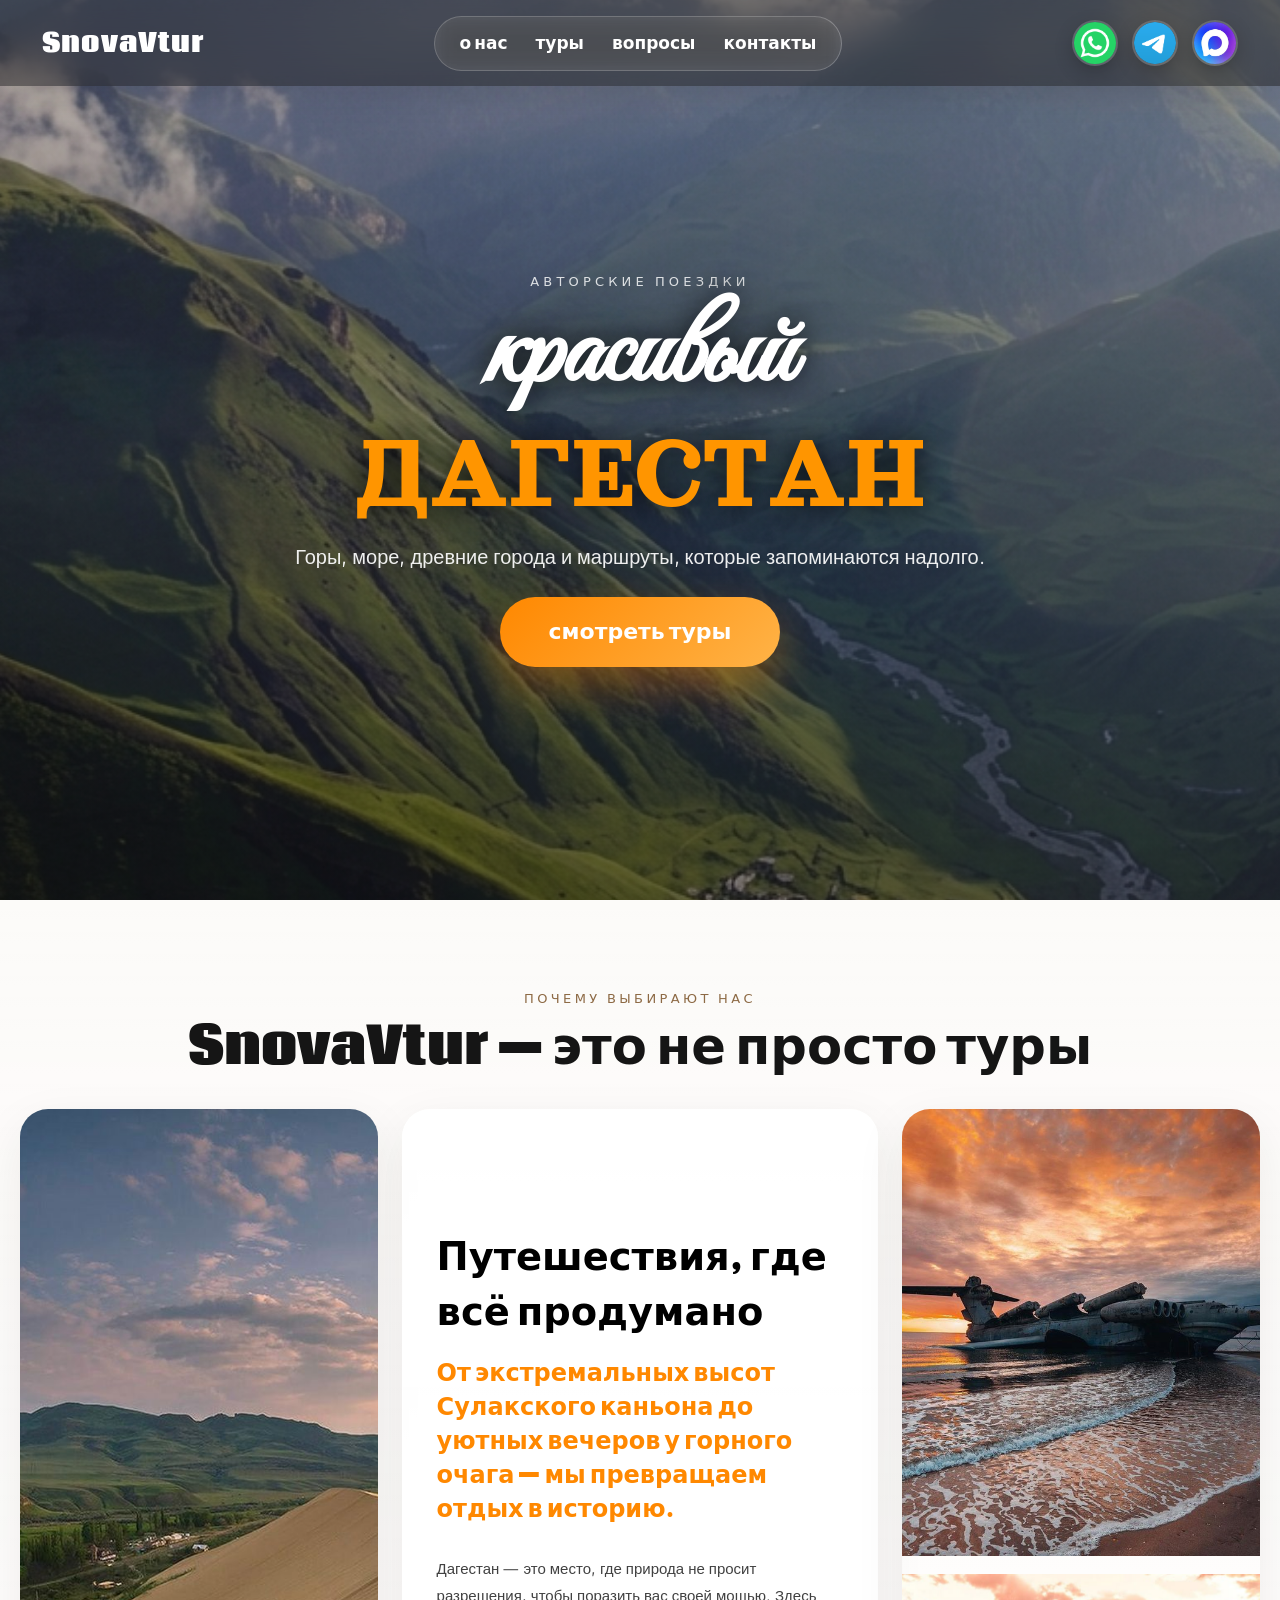
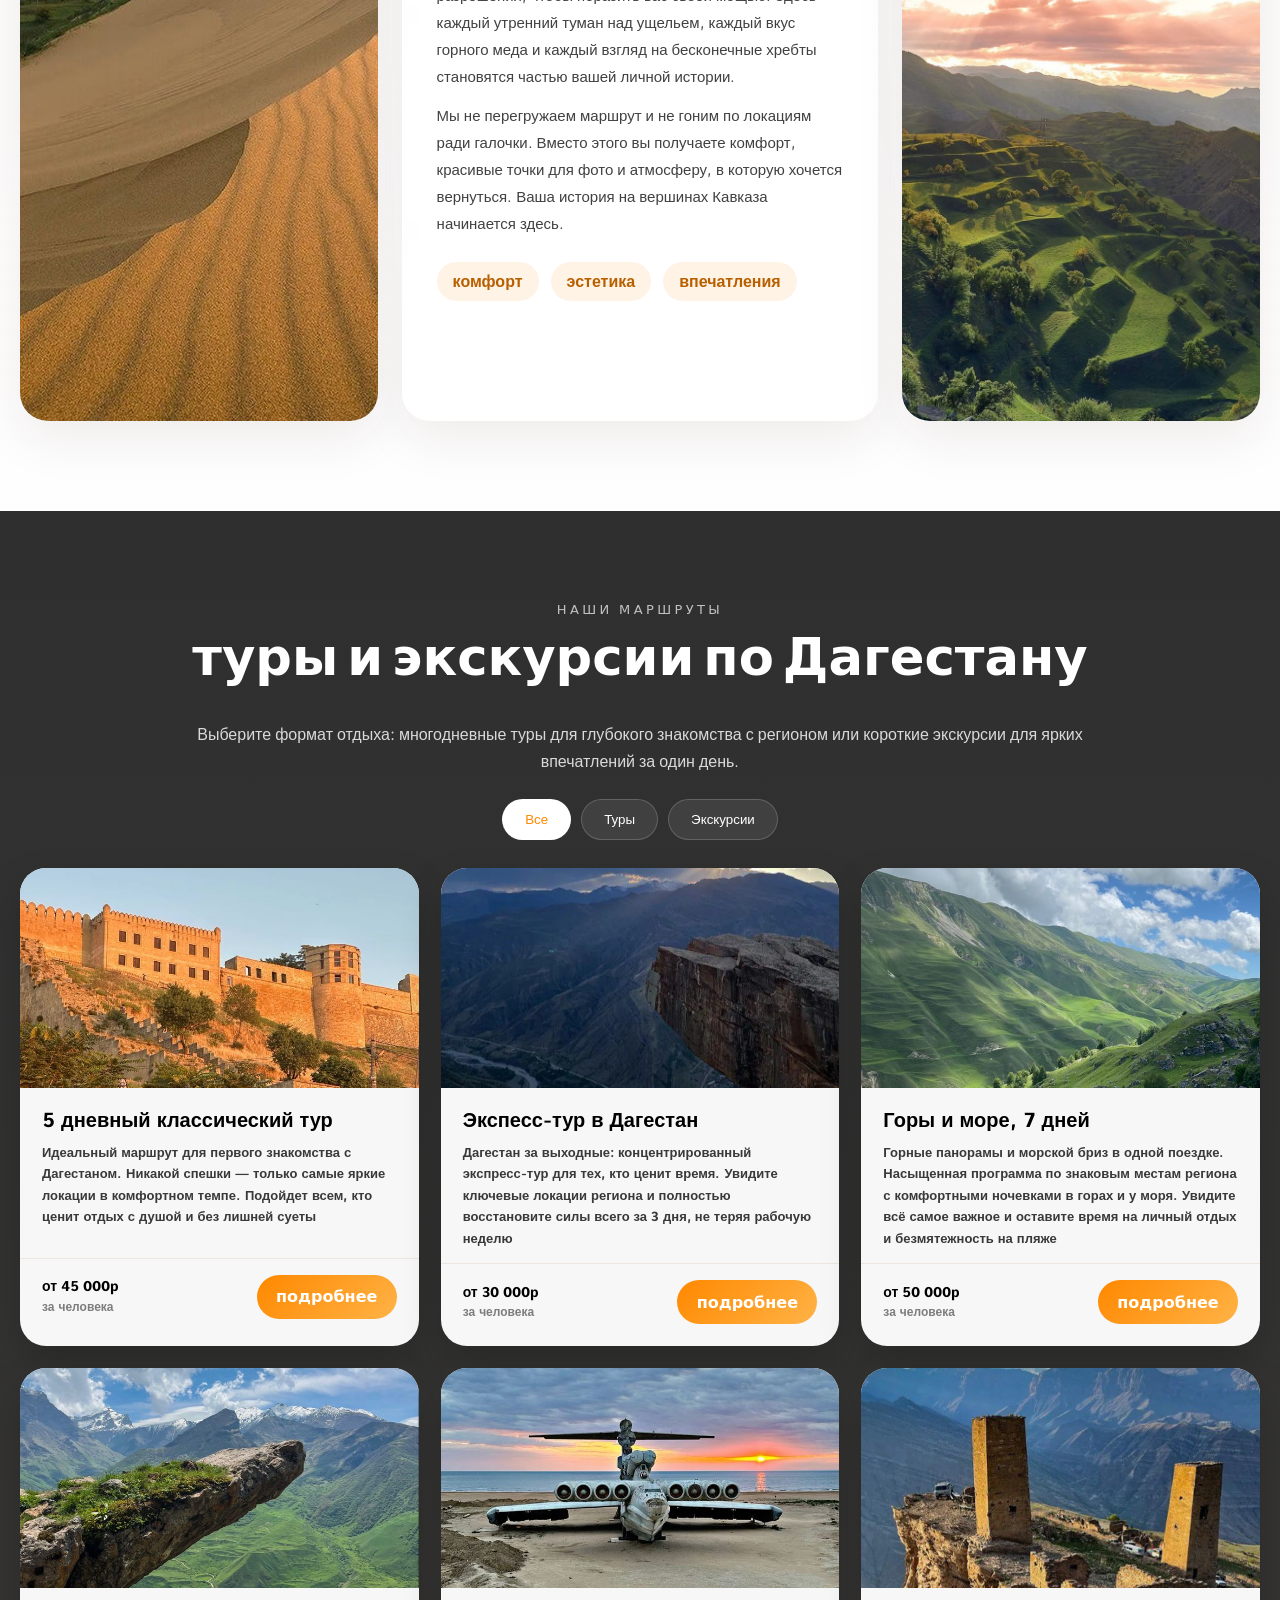
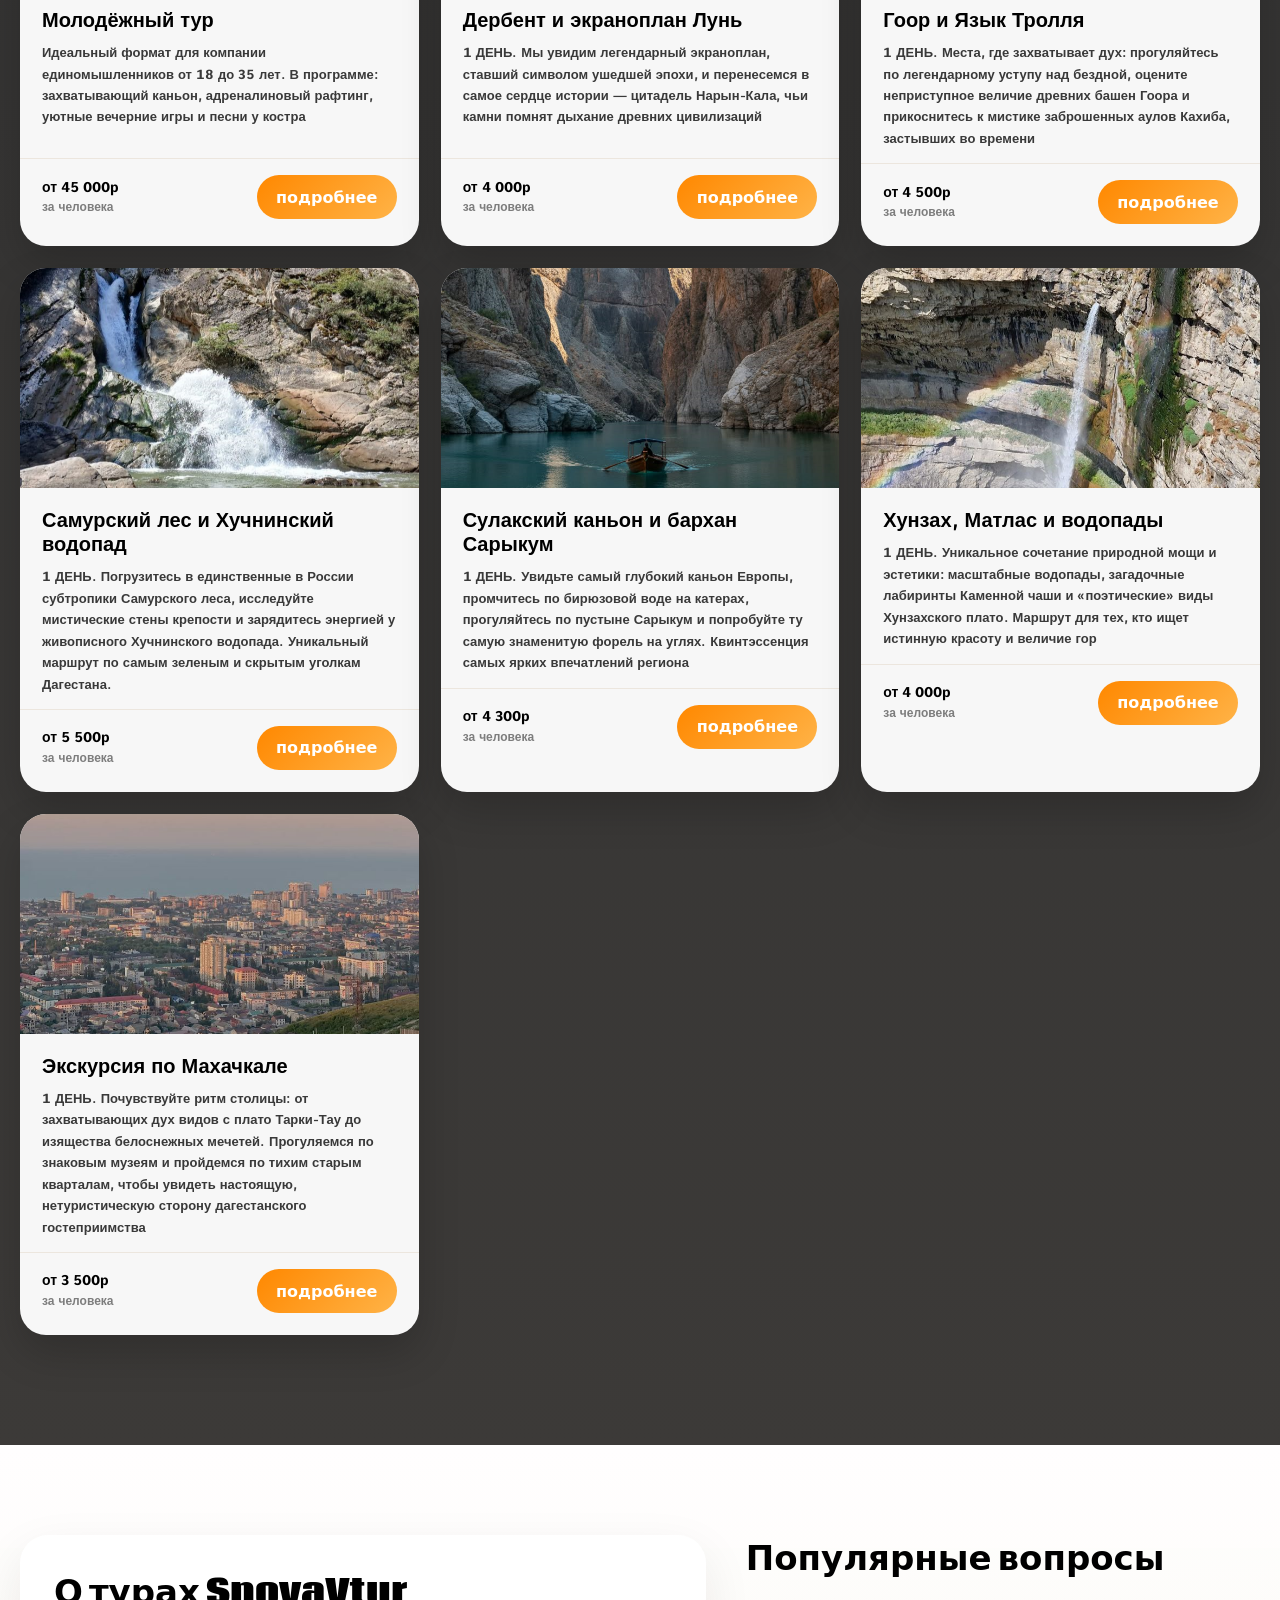
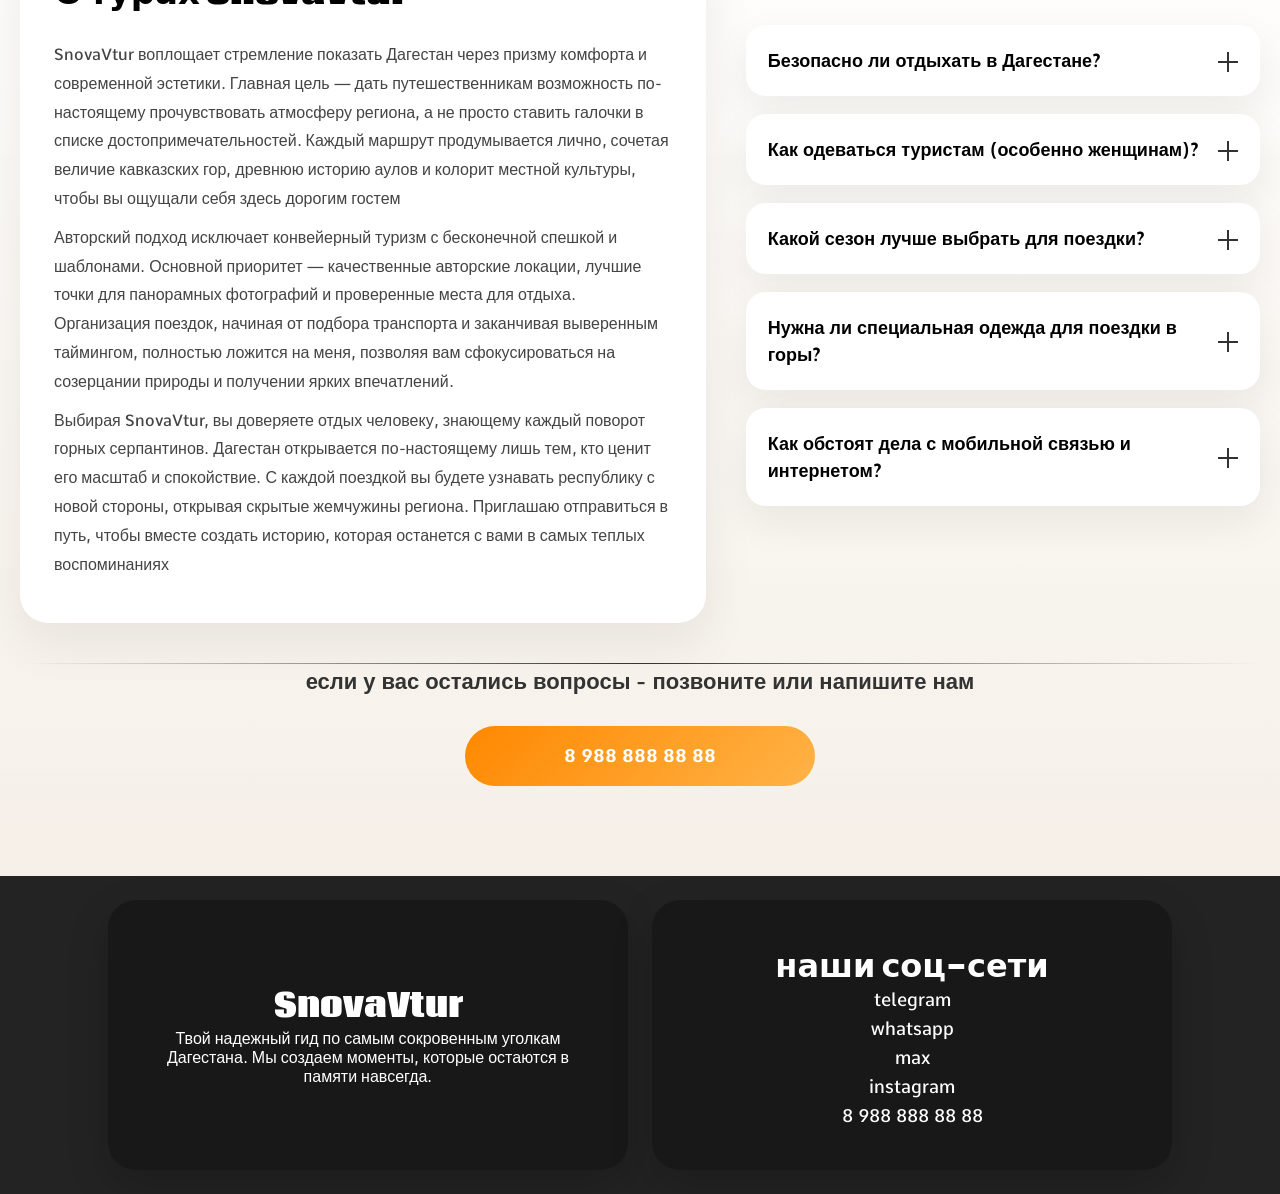
==== commit 8f9eff78: "Add files via upload" ====
--- a/index.html
+++ b/index.html
@@ -132,7 +132,7 @@
                         <p>Идеальный формат для компании единомышленников от 18 до 35 лет. В программе: захватывающий каньон, адреналиновый рафтинг, уютные вечерние игры и песни у костра</p>
                     </div>
                     <div class="card-text-2">
-                        <p>от 39 000p <br> <span>за человека</span></p>
+                        <p>от 45 000p <br> <span>за человека</span></p>
                         <a href="tour-yach-4.html">подробнее</a>
                     </div>
                 </div>
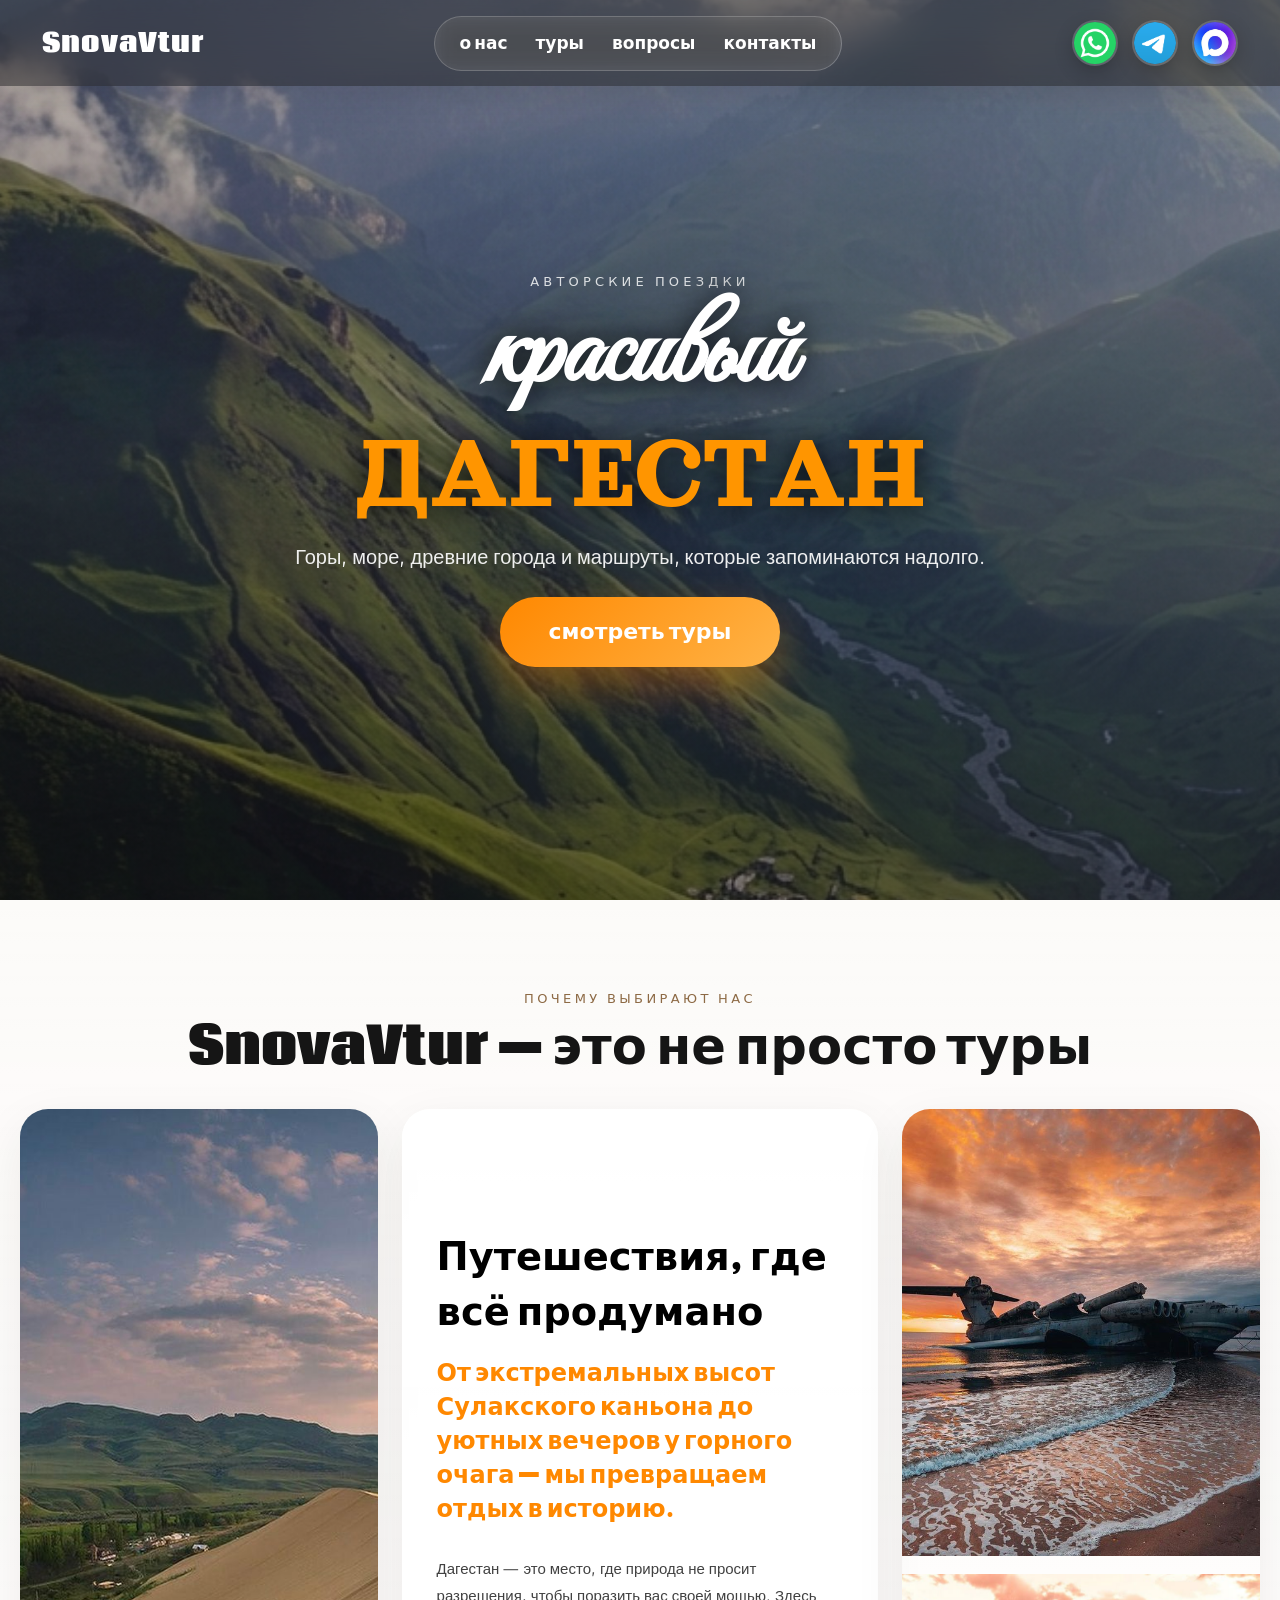
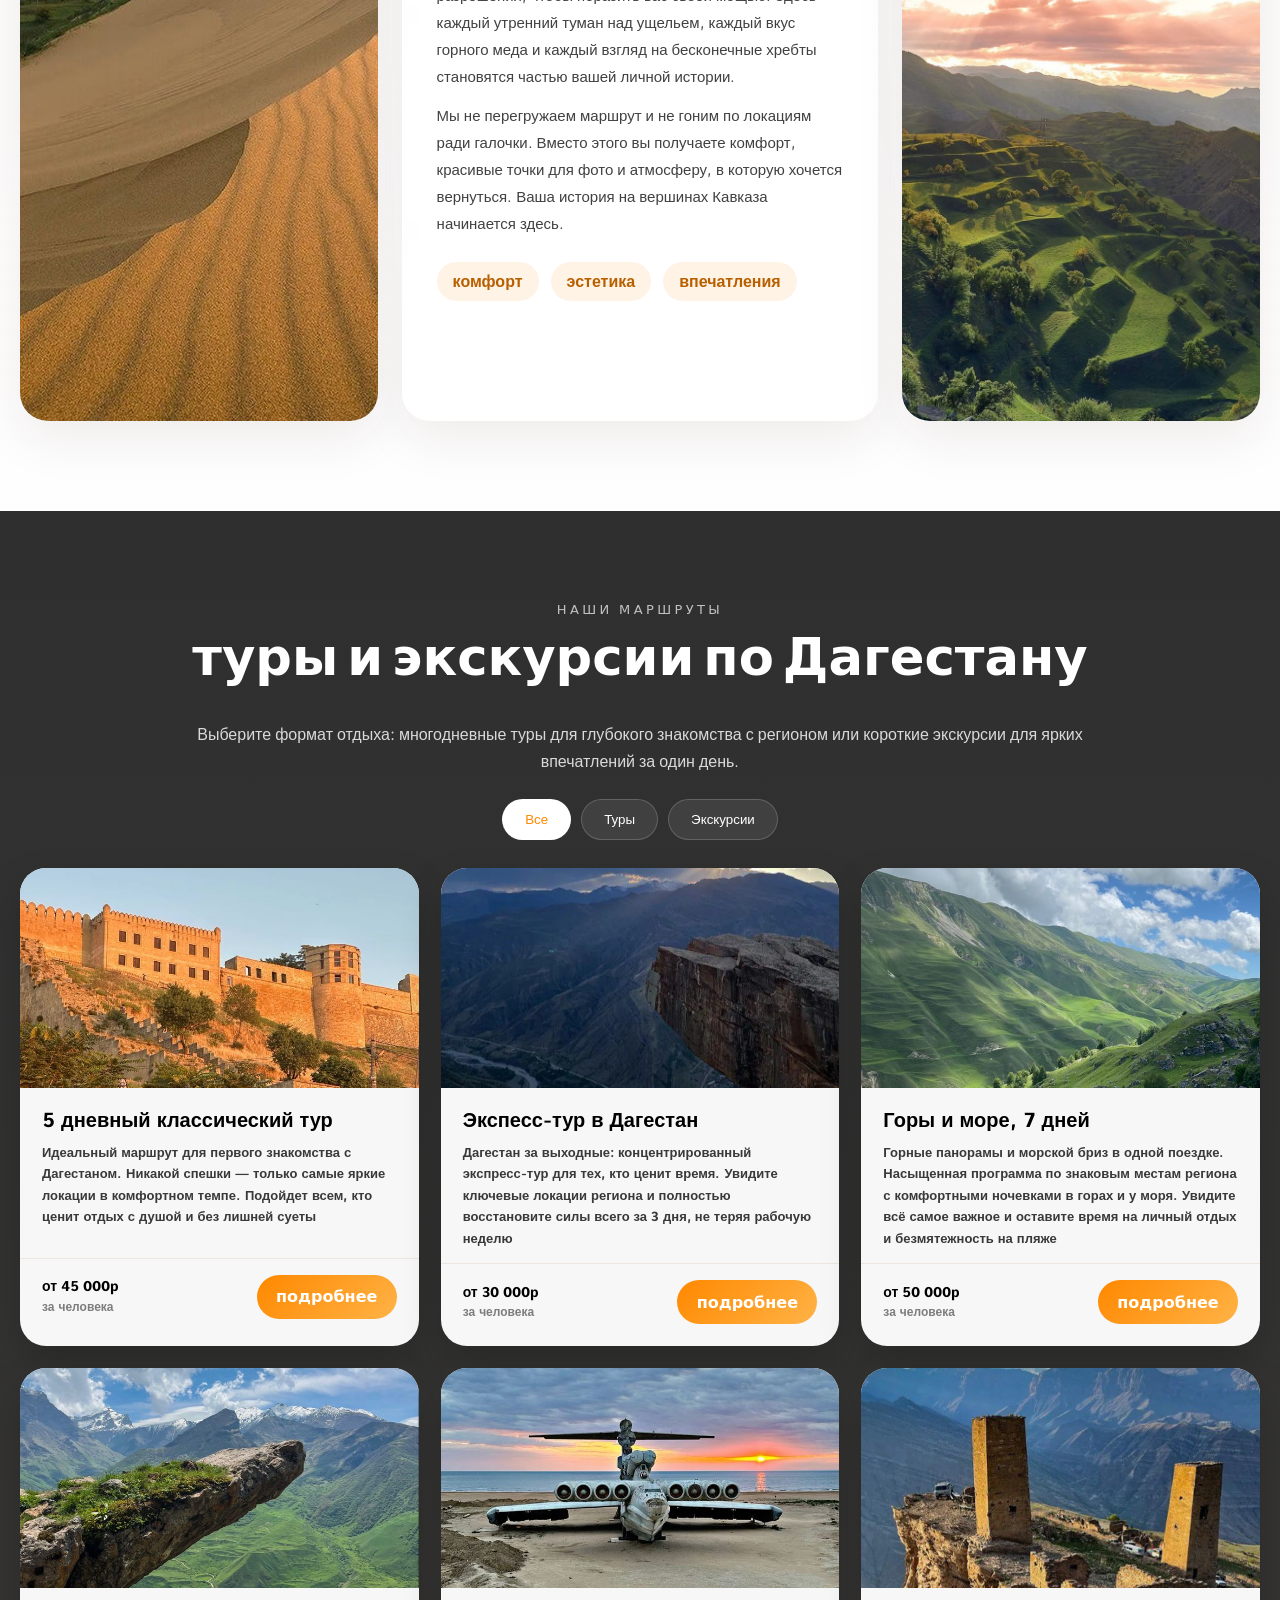
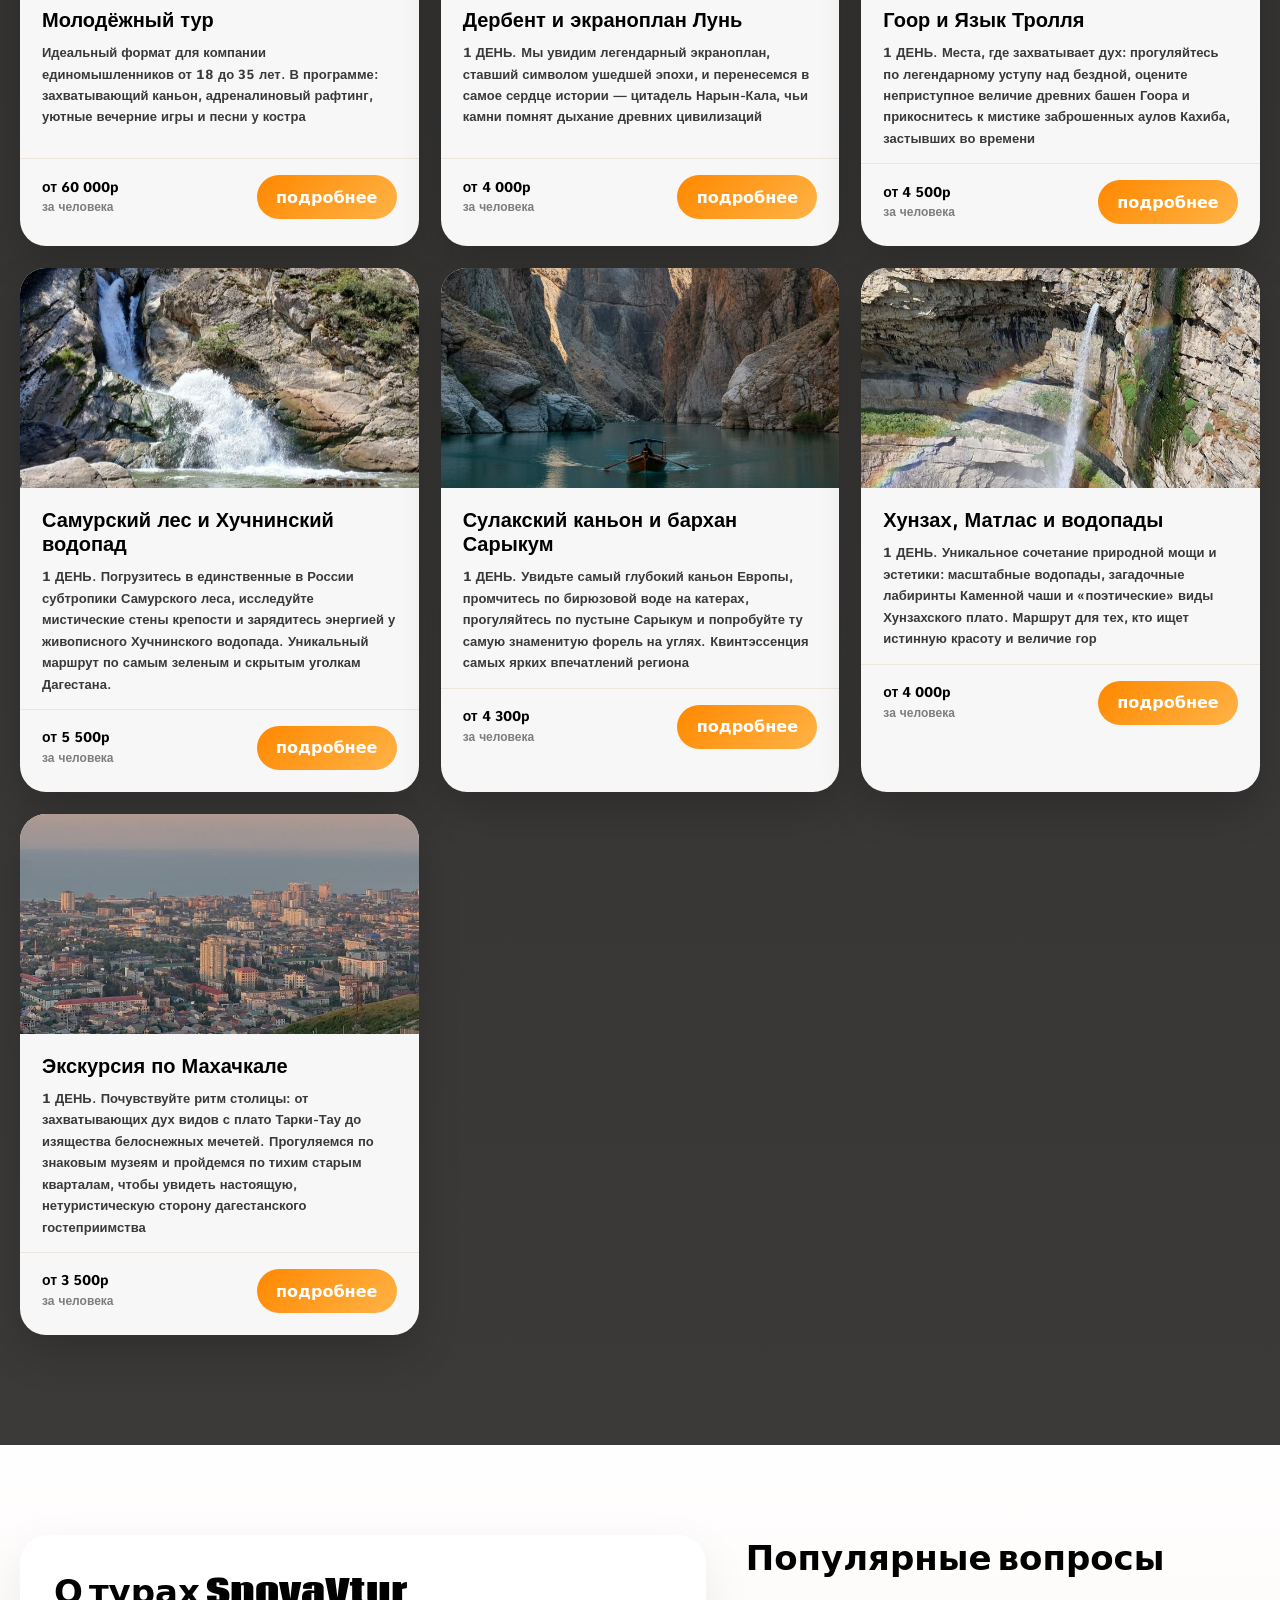
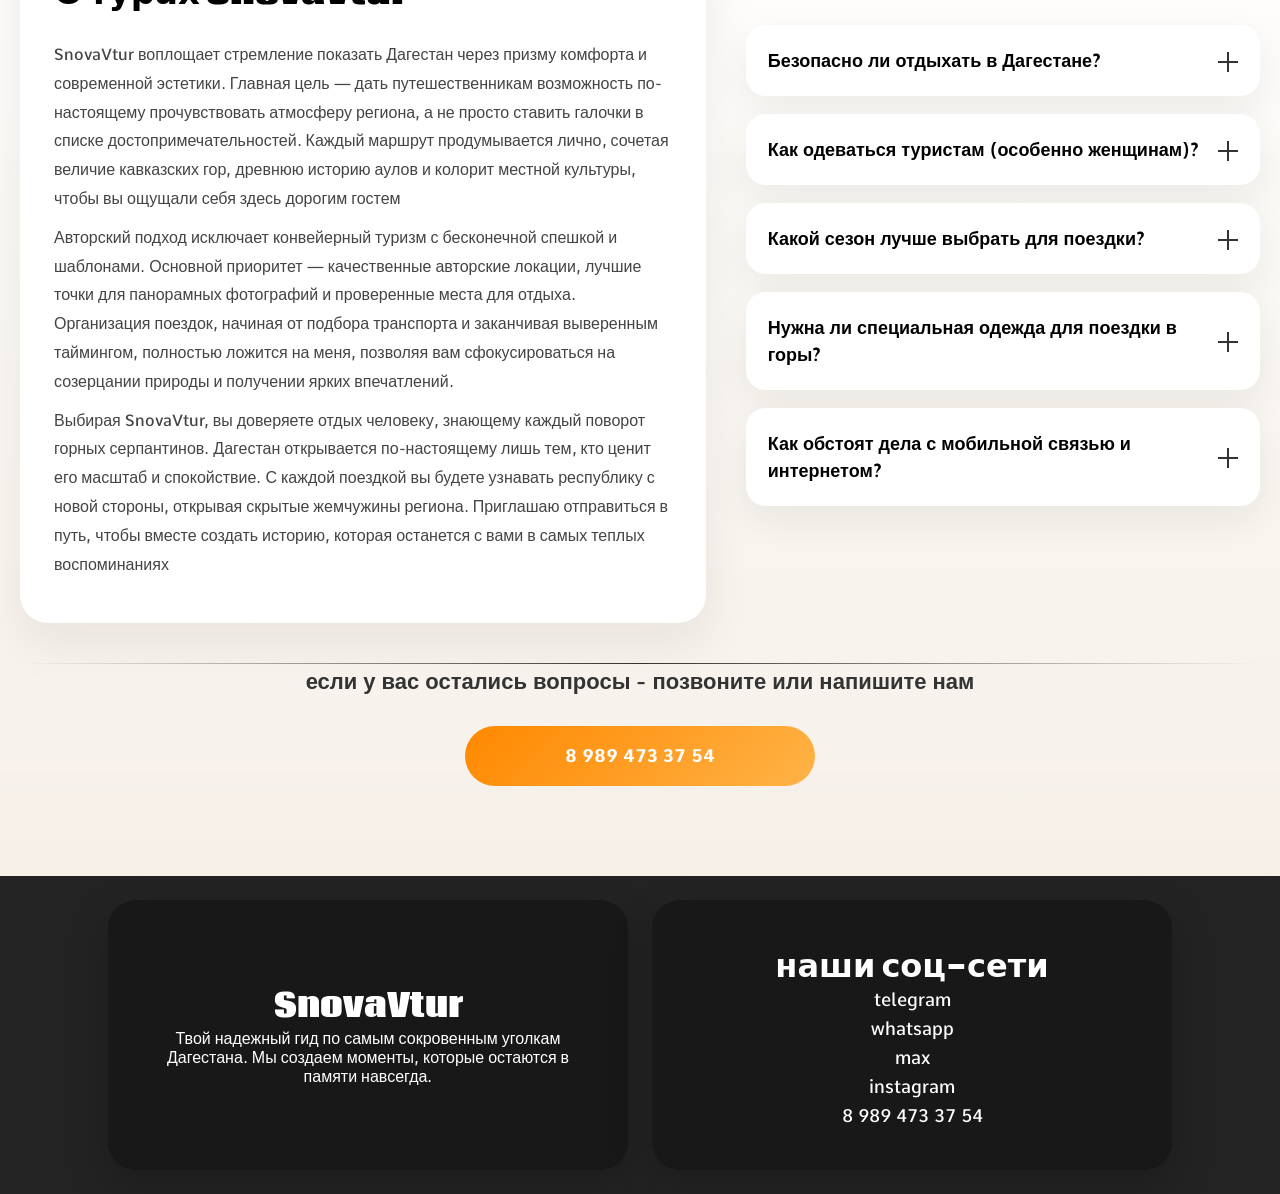
==== commit 5e6892d1: "Add files via upload" ====
--- a/index.html
+++ b/index.html
@@ -4,6 +4,7 @@
     <meta charset="UTF-8">
     <meta name="viewport" content="width=device-width, initial-scale=1.0">
     <title>SnovaVtur — туры по Дагестану</title>
+    <link rel="icon" type="image/svg+xml" href="favicon.svg">
     <link rel="stylesheet" href="style.css">
     <link rel="preconnect" href="https://fonts.googleapis.com">
     <link rel="preconnect" href="https://fonts.gstatic.com" crossorigin>
@@ -132,7 +133,7 @@
                         <p>Идеальный формат для компании единомышленников от 18 до 35 лет. В программе: захватывающий каньон, адреналиновый рафтинг, уютные вечерние игры и песни у костра</p>
                     </div>
                     <div class="card-text-2">
-                        <p>от 45 000p <br> <span>за человека</span></p>
+                        <p>от 60 000p <br> <span>за человека</span></p>
                         <a href="tour-yach-4.html">подробнее</a>
                     </div>
                 </div>
@@ -281,7 +282,7 @@
             <div class="questions-div2">
                 <div class="poloska"></div>
                 <p>если у вас остались вопросы - позвоните или напишите нам</p>
-                <a href="tel:+79894733754">8 988 888 88 88</a>
+                <a href="tel:+79894733754">8 989 473 37 54</a>
             </div>
         </section>
     </main>
@@ -298,7 +299,7 @@
                 <a href="https://wa.me/79894733754" target="_blank" class="mess">whatsapp</a>
                 <a href="https://max.ru/u/f9LHodD0cOI4b3SwYSdN_EWwCpvfoghLmBJbnFuvf1nrCDXVqdGEyd-Ysb4" target="_blank" class="mess">max</a>
                 <a href="https://www.instagram.com/snova_v_tur" target="_blank" class="mess">instagram</a>
-                <a href="tel:+79894733754" class="number">8 988 888 88 88</a>
+                <a href="tel:+79894733754" class="number">8 989 473 37 54</a>
             </div>
         </div>
     </footer>
--- a/style.css
+++ b/style.css
@@ -819,7 +819,10 @@
   }
 
   .header-div1 {
-    display: none;
+    visibility: hidden;
+    opacity: 0;
+    transform: translateY(-8px);
+    transition: visibility 0.25s, opacity 0.25s, transform 0.25s;
     position: absolute;
     top: calc(100% + 10px);
     left: 16px;
@@ -836,7 +839,9 @@
   }
 
   .header-div1.open {
-    display: flex;
+    visibility: visible;
+    opacity: 1;
+    transform: translateY(0);
   }
 
   .header-div1 a {
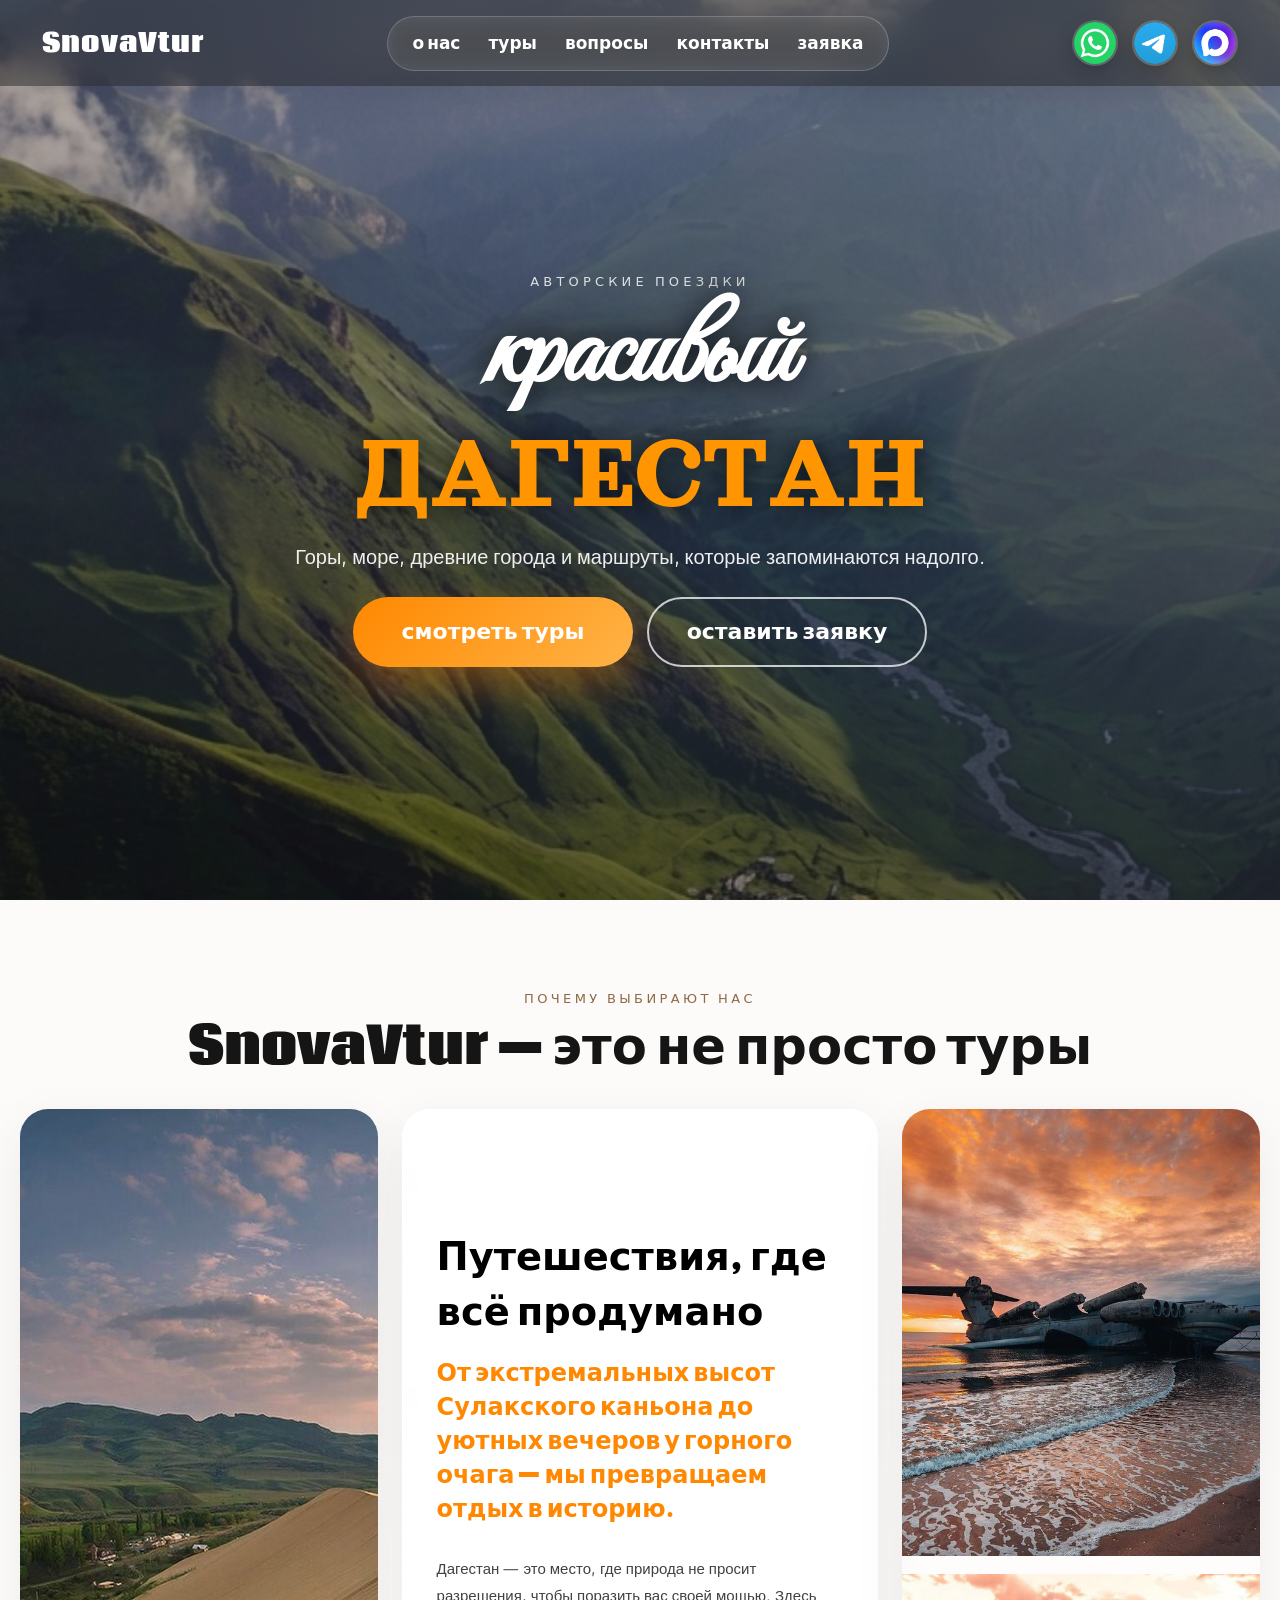
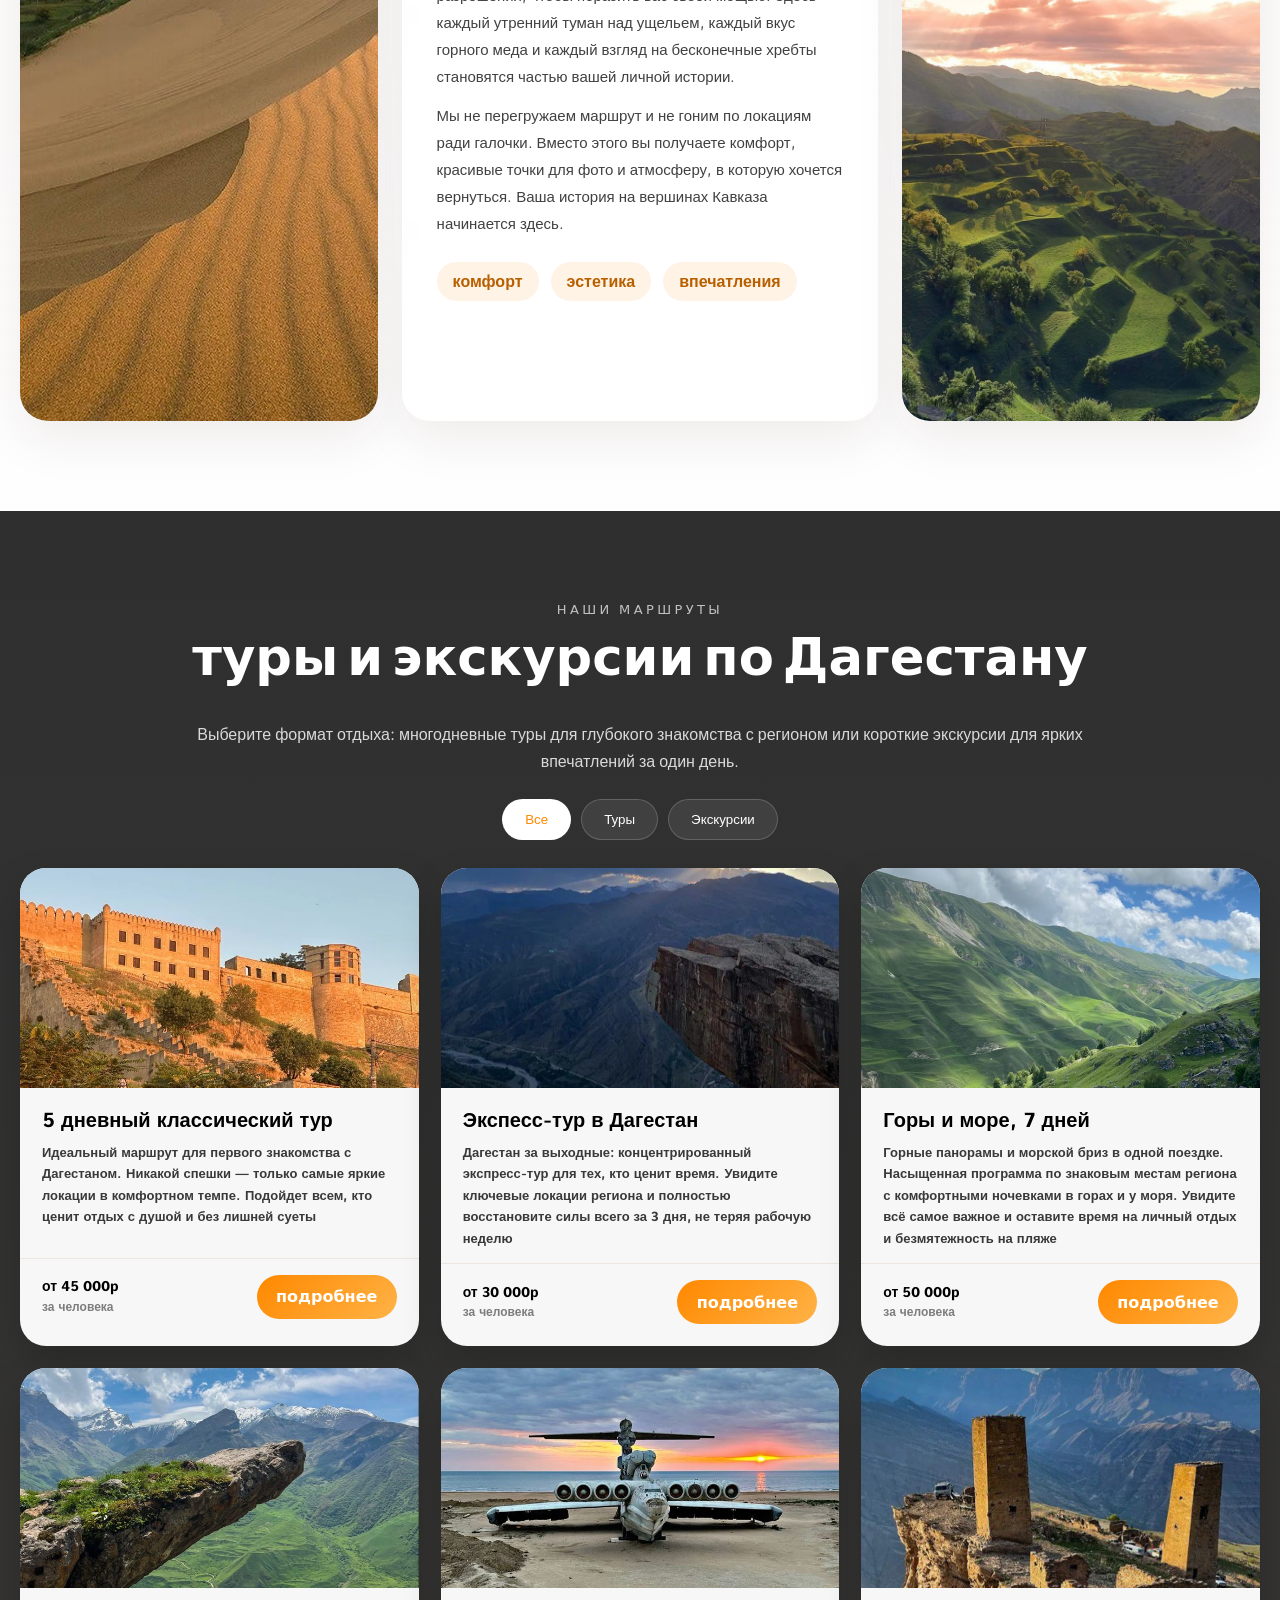
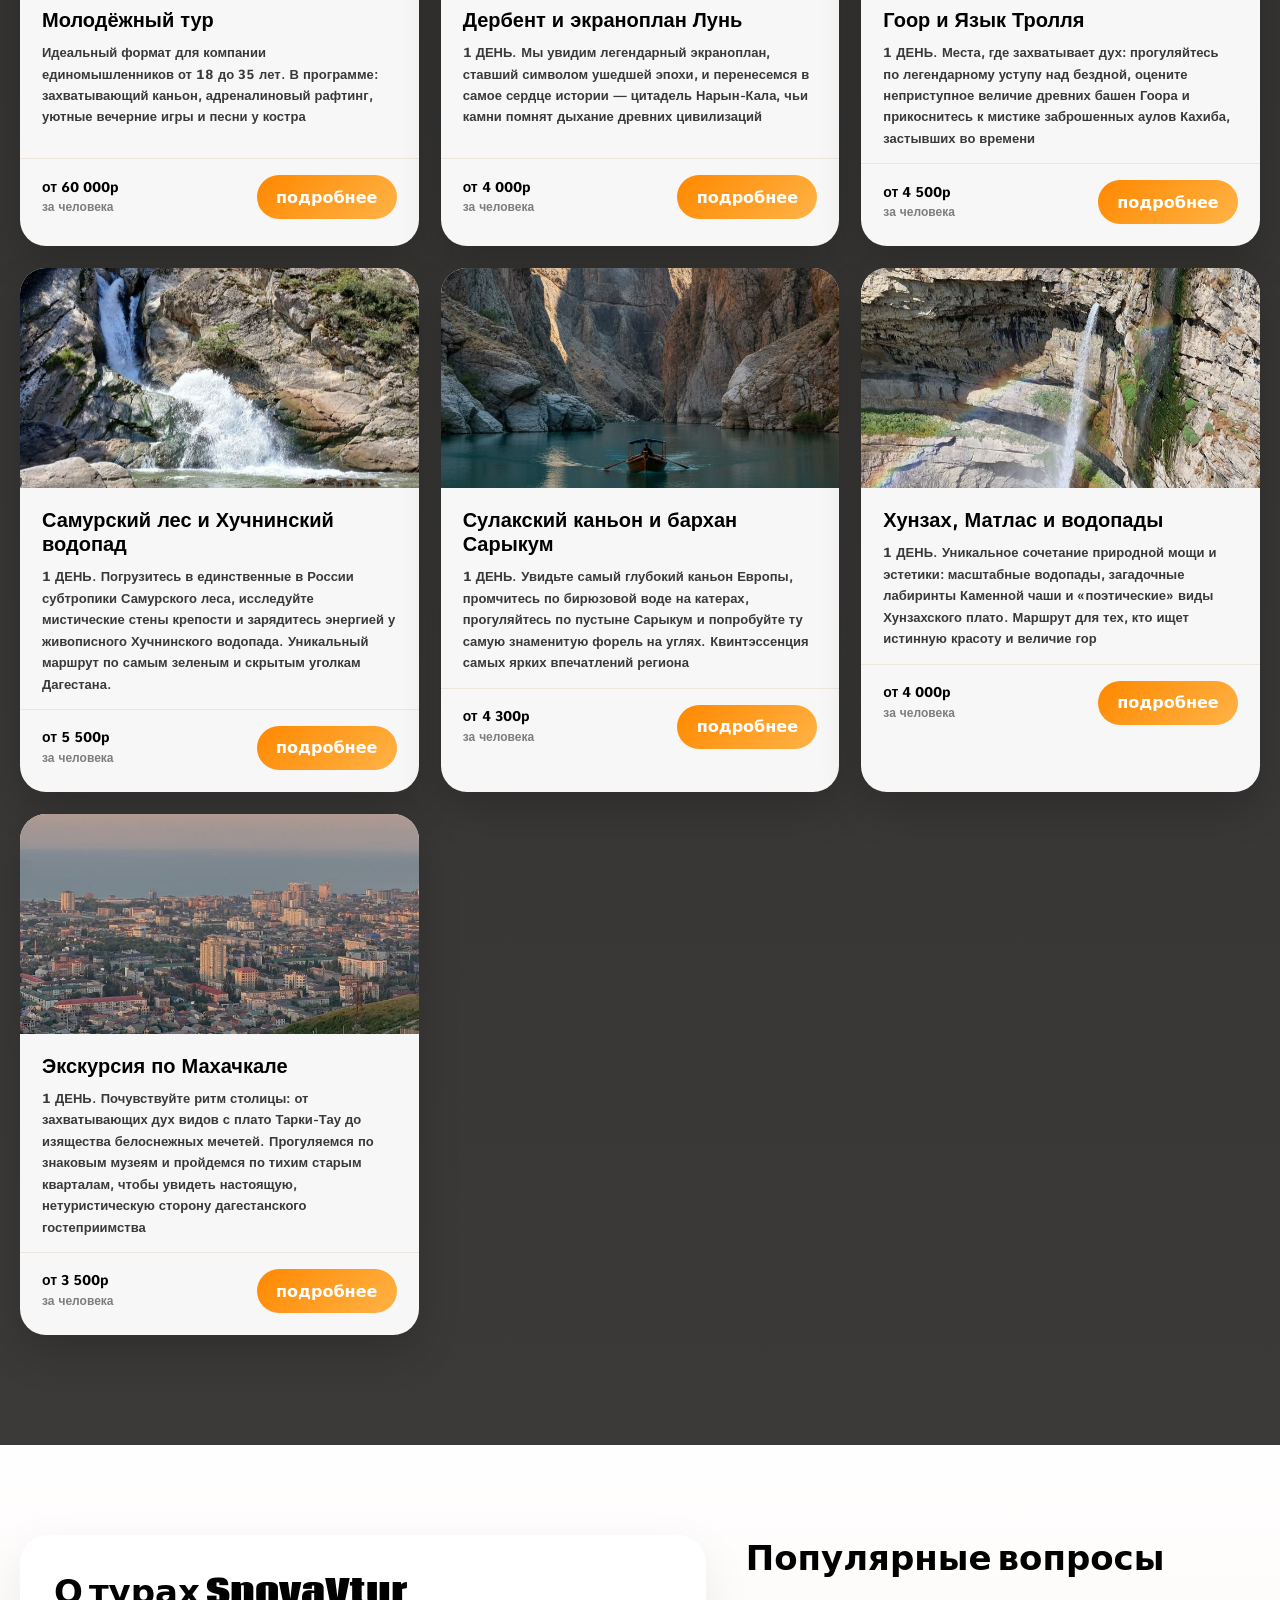
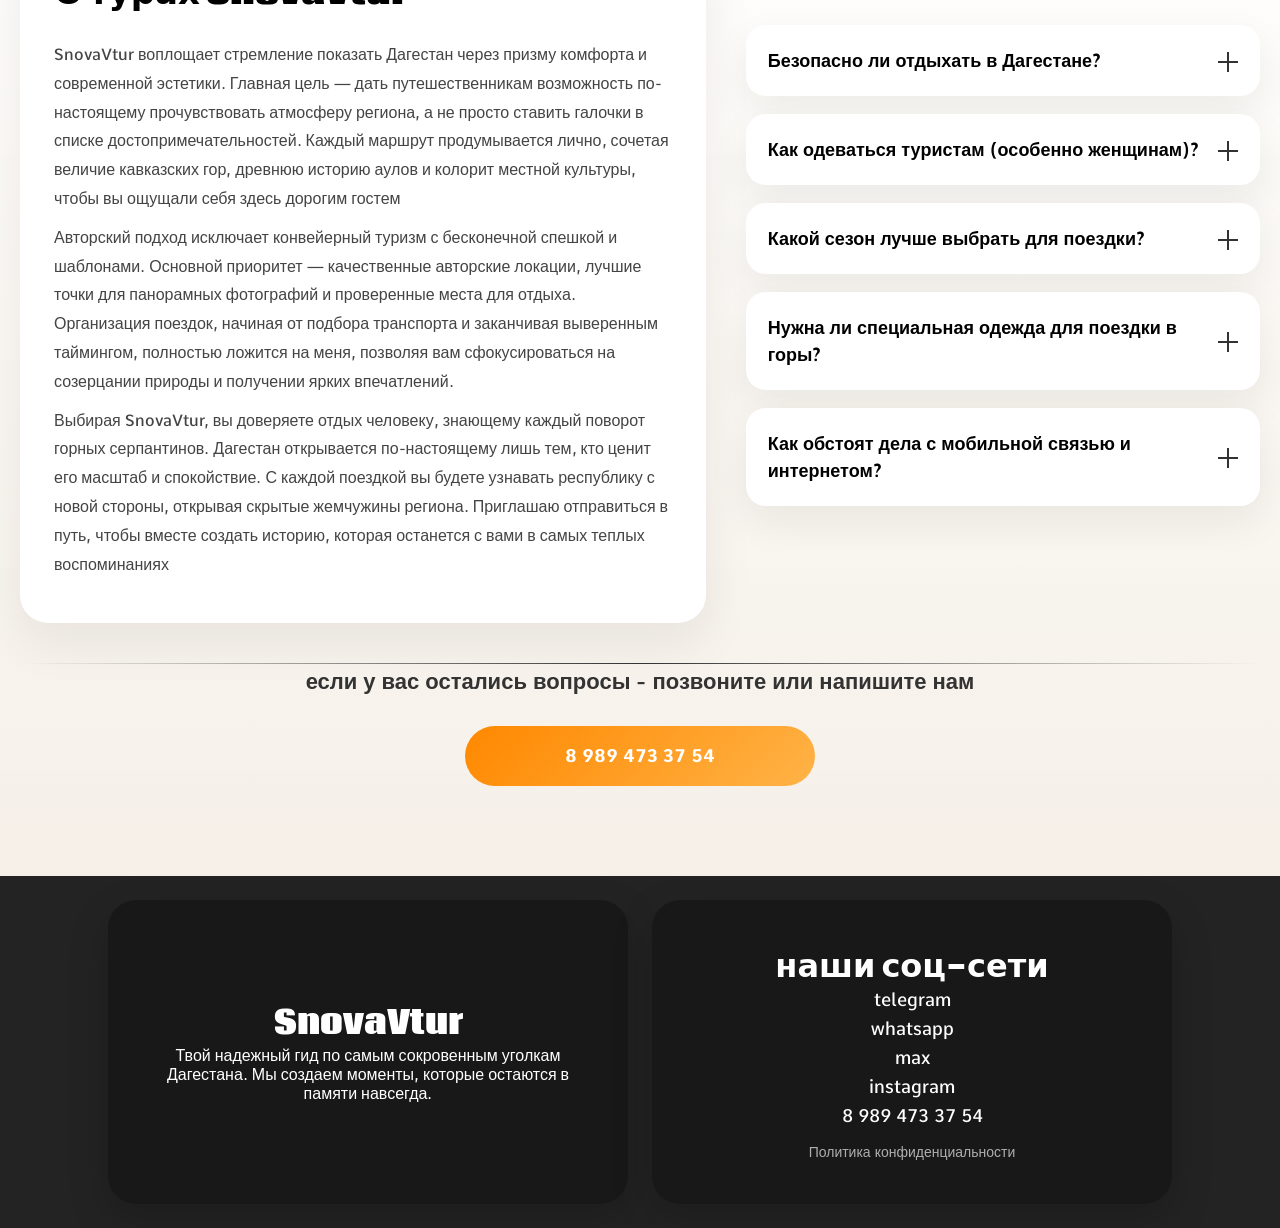
==== commit 18c05c53: "Add files via upload" ====
--- a/index.html
+++ b/index.html
@@ -6,6 +6,7 @@
     <title>SnovaVtur — туры по Дагестану</title>
     <link rel="icon" type="image/svg+xml" href="favicon.svg">
     <link rel="stylesheet" href="style.css">
+    <link rel="stylesheet" href="modal.css">
     <link rel="preconnect" href="https://fonts.googleapis.com">
     <link rel="preconnect" href="https://fonts.gstatic.com" crossorigin>
     <link href="https://fonts.googleapis.com/css2?family=Great+Vibes&display=swap" rel="stylesheet">
@@ -32,6 +33,7 @@
             <a href="#turi">туры</a>
             <a href="#questions">вопросы</a>
             <a href="#footer">контакты</a>
+            <a href="#" data-booking-open>заявка</a>
         </div>
         <div class="header-div2">
             <a href="https://wa.me/79894733754" target="_blank"><img src="img/Whatsapp.png" alt="WhatsApp"></a>
@@ -48,7 +50,10 @@
                 <h3>красивый</h3>
                 <h4>ДАГЕСТАН</h4>
                 <p class="hero-subtitle">Горы, море, древние города и маршруты, которые запоминаются надолго.</p>
-                <a href="#turi">смотреть туры</a>
+                <div class="hero-actions">
+                    <a href="#turi">смотреть туры</a>
+                    <a href="#" class="btn-outline" data-booking-open>оставить заявку</a>
+                </div>
             </div>
         </section>
 
@@ -300,11 +305,70 @@
                 <a href="https://max.ru/u/f9LHodD0cOI4b3SwYSdN_EWwCpvfoghLmBJbnFuvf1nrCDXVqdGEyd-Ysb4" target="_blank" class="mess">max</a>
                 <a href="https://www.instagram.com/snova_v_tur" target="_blank" class="mess">instagram</a>
                 <a href="tel:+79894733754" class="number">8 989 473 37 54</a>
+                <a href="privacy.html" class="footer-privacy">Политика конфиденциальности</a>
             </div>
         </div>
     </footer>
 
+    <!-- Модальное окно заявки -->
+    <div class="modal-overlay" id="bookingModal" aria-hidden="true">
+      <div class="modal" role="dialog" aria-modal="true" aria-labelledby="bookingTitle">
+        <button class="modal-close" type="button" aria-label="Закрыть">&times;</button>
+        <h2 id="bookingTitle">Заявка на бронирование</h2>
+        <p class="modal-sub">Оставьте заявку — мы подберём даты, ответим на вопросы и забронируем вам места.</p>
+        <form id="bookingForm" novalidate>
+          <p class="modal-error" id="bookingError">Заполните имя и контакты, чтобы мы могли с вами связаться.</p>
+          <label>
+            <span>Ваше имя</span>
+            <input type="text" name="name" placeholder="Иван" required>
+          </label>
+          <label>
+            <span>Телефон или Telegram</span>
+            <input type="text" name="contact" placeholder="+7 900 000-00-00" required>
+          </label>
+          <label>
+            <span>Тур или экскурсия</span>
+            <select name="tour">
+              <option value="">Выберите маршрут</option>
+              <option>5-дневный классический тур</option>
+              <option>Экспресс-тур в Дагестан (3 дня)</option>
+              <option>Горы и море (7 дней)</option>
+              <option>Молодёжный тур (5 дней)</option>
+              <option>Экскурсия: Дербент и экраноплан Лунь</option>
+              <option>Экскурсия: Гоор и Язык Тролля</option>
+              <option>Экскурсия: Самурский лес и Хучнинский водопад</option>
+              <option>Экскурсия: Сулакский каньон и бархан Сарыкум</option>
+              <option>Экскурсия: Хунзах, Матлас и водопады</option>
+              <option>Экскурсия: Экскурсия по Махачкале</option>
+            </select>
+          </label>
+          <div class="modal-row">
+            <label>
+              <span>Дата поездки</span>
+              <input type="date" name="date">
+            </label>
+            <label>
+              <span>Количество людей</span>
+              <input type="number" name="people" min="1" max="20" placeholder="1">
+            </label>
+          </div>
+          <label>
+            <span>Комментарий</span>
+            <textarea name="comment" rows="3" placeholder="Ваши пожелания и вопросы"></textarea>
+          </label>
+          <label class="modal-consent">
+            <input type="checkbox" name="consent" required>
+            <span>Нажимая кнопку, вы соглашаетесь с <a href="privacy.html" target="_blank" rel="noopener">Политикой конфиденциальности</a></span>
+          </label>
+          <button type="submit" class="modal-submit">Отправить заявку</button>
+          <p class="modal-success" id="bookingSuccess">Спасибо! Ваша заявка принята — мы свяжемся с вами в ближайшее время.</p>
+        </form>
+      </div>
+    </div>
+
     <script src="script.js"></script>
+    <script src="modal.js"></script>
+    <script src="lightbox.js"></script>
 </body>
 </html>
     <script src="script.js"></script>
--- a/style.css
+++ b/style.css
@@ -659,7 +659,7 @@
 }
 
 .accordion.active .accordion-content {
-  max-height: 320px;
+  max-height: 500px;
 }
 
 .questions-div2 {
@@ -755,6 +755,89 @@
 
 .footer-div2 a:hover {
   color: #ff8800;
+}
+
+.footer-privacy {
+  margin-top: 10px;
+  font-size: 14px !important;
+  color: rgba(255, 255, 255, 0.65) !important;
+  text-decoration: underline;
+  text-underline-offset: 3px;
+}
+
+.footer-privacy:hover {
+  color: #ff8800 !important;
+}
+
+/* ===== Страница политики конфиденциальности ===== */
+.privacy {
+  padding: 150px 0 90px;
+  background: linear-gradient(
+    180deg,
+    rgba(255, 255, 255, 0.94),
+    rgba(245, 239, 232, 0.96)
+  );
+  position: relative;
+  z-index: 1;
+}
+
+.privacy-wrap {
+  width: min(900px, calc(100% - 40px));
+  margin: 0 auto;
+}
+
+.privacy-card {
+  background: white;
+  border-radius: 28px;
+  padding: 44px 46px;
+  box-shadow: 0 18px 50px rgba(34, 24, 16, 0.08);
+}
+
+.privacy-date {
+  font-family: "Comme", sans-serif;
+  font-size: 14px;
+  font-weight: 600;
+  color: #8d6a45;
+  margin-bottom: 18px;
+}
+
+.privacy-lead {
+  font-family: "Comme", sans-serif;
+  font-size: 17px;
+  line-height: 1.8;
+  color: #333;
+  margin-bottom: 10px;
+}
+
+.privacy-card h3 {
+  font-family: "Coda", system-ui;
+  font-size: clamp(20px, 2.4vw, 26px);
+  color: #151515;
+  margin: 30px 0 12px;
+}
+
+.privacy-card h3:first-of-type {
+  margin-top: 26px;
+}
+
+.privacy-card p {
+  font-family: "Comme", sans-serif;
+  font-size: 15px;
+  line-height: 1.8;
+  color: #444;
+  margin-bottom: 12px;
+}
+
+.privacy-card ul {
+  margin: 12px 0 12px 22px;
+  font-family: "Comme", sans-serif;
+  font-size: 15px;
+  line-height: 1.8;
+  color: #444;
+}
+
+.privacy-card ul li {
+  margin-bottom: 4px;
 }
 
 @media (max-width: 1200px) {
@@ -868,8 +951,13 @@
   }
 
   .about-text,
-  .qs-text1 {
+  .qs-text1,
+  .privacy-card {
     padding: 24px 18px;
+  }
+
+  .privacy {
+    padding: 130px 0 60px;
   }
 
   .card-text-2 {
--- a/modal.css
+++ b/modal.css
@@ -0,0 +1,432 @@
+/* ===== Модальное окно заявки ===== */
+.modal-overlay {
+  position: fixed;
+  inset: 0;
+  z-index: 2000;
+  background: rgba(16, 16, 16, 0.6);
+  backdrop-filter: blur(6px);
+  display: flex;
+  align-items: center;
+  justify-content: center;
+  padding: 20px;
+  opacity: 0;
+  visibility: hidden;
+  transition: opacity 0.25s ease, visibility 0.25s ease;
+}
+
+.modal-overlay.open {
+  opacity: 1;
+  visibility: visible;
+}
+
+.modal {
+  position: relative;
+  width: min(540px, 100%);
+  max-height: 90vh;
+  overflow-y: auto;
+  background: #fbf8f3;
+  border-radius: 28px;
+  padding: 36px 34px 30px;
+  box-shadow: 0 30px 80px rgba(0, 0, 0, 0.35);
+  transform: translateY(16px) scale(0.98);
+  transition: transform 0.25s ease;
+}
+
+.modal-overlay.open .modal {
+  transform: translateY(0) scale(1);
+}
+
+.modal-close {
+  position: absolute;
+  top: 16px;
+  right: 16px;
+  width: 40px;
+  height: 40px;
+  border: none;
+  border-radius: 50%;
+  background: rgba(0, 0, 0, 0.05);
+  color: #333;
+  font-size: 24px;
+  line-height: 1;
+  cursor: pointer;
+  transition: 0.2s;
+}
+
+.modal-close:hover {
+  background: #ff8800;
+  color: white;
+}
+
+.modal h2 {
+  font-family: "Coda", system-ui;
+  font-size: 30px;
+  color: #151515;
+  margin-bottom: 8px;
+  padding-right: 44px;
+}
+
+.modal-sub {
+  font-family: "Comme", sans-serif;
+  font-size: 14px;
+  line-height: 1.7;
+  color: #666;
+  margin-bottom: 24px;
+}
+
+#bookingForm label {
+  display: block;
+  margin-bottom: 16px;
+  font-family: "Comme", sans-serif;
+}
+
+#bookingForm label > span {
+  display: block;
+  font-size: 13px;
+  font-weight: 600;
+  color: #444;
+  margin-bottom: 6px;
+}
+
+#bookingForm input,
+#bookingForm select,
+#bookingForm textarea {
+  width: 100%;
+  font-family: "Comme", sans-serif;
+  font-size: 15px;
+  color: #222;
+  background: white;
+  border: 1px solid #e4ddd3;
+  border-radius: 14px;
+  padding: 13px 16px;
+  outline: none;
+  transition: border-color 0.2s, box-shadow 0.2s;
+}
+
+#bookingForm input:focus,
+#bookingForm select:focus,
+#bookingForm textarea:focus {
+  border-color: #ff8800;
+  box-shadow: 0 0 0 3px rgba(255, 136, 0, 0.15);
+}
+
+#bookingForm textarea {
+  resize: vertical;
+}
+
+.modal-row {
+  display: grid;
+  grid-template-columns: 1fr 1fr;
+  gap: 12px;
+}
+
+#bookingForm .modal-consent {
+  display: flex;
+  gap: 10px;
+  align-items: flex-start;
+  margin: 2px 0 18px;
+  cursor: pointer;
+}
+
+#bookingForm .modal-consent input {
+  width: 18px;
+  height: 18px;
+  flex-shrink: 0;
+  margin-top: 1px;
+  padding: 0;
+  background: transparent;
+  border: none;
+  accent-color: #ff8800;
+  cursor: pointer;
+}
+
+#bookingForm .modal-consent > span {
+  display: inline;
+  font-size: 13px;
+  font-weight: 400;
+  line-height: 1.6;
+  color: #5a5a5a;
+  margin-bottom: 0;
+}
+
+#bookingForm .modal-consent a {
+  color: #b85f00;
+  font-weight: 600;
+}
+
+#bookingForm .modal-consent a:hover {
+  color: #ff8800;
+}
+
+.modal-submit {
+  width: 100%;
+  height: 56px;
+  border: none;
+  border-radius: 999px;
+  background: linear-gradient(135deg, #ff8800, #ffb347);
+  color: white;
+  font-family: "Coda", system-ui;
+  font-weight: 700;
+  font-size: 18px;
+  cursor: pointer;
+  transition: 0.2s;
+  box-shadow: 0 14px 30px rgba(255, 136, 0, 0.3);
+}
+
+.modal-submit:hover {
+  transform: translateY(-2px);
+}
+
+.modal-submit:disabled {
+  opacity: 0.6;
+  cursor: default;
+  transform: none;
+}
+
+.modal-error {
+  display: none;
+  margin-bottom: 14px;
+  color: #d0342c;
+  font-family: "Comme", sans-serif;
+  font-size: 13px;
+  font-weight: 500;
+}
+
+.modal-error.show {
+  display: block;
+}
+
+.modal-success {
+  display: none;
+  margin-top: 16px;
+  padding: 14px 16px;
+  border-radius: 14px;
+  background: rgba(46, 160, 67, 0.1);
+  color: #1e7a2e;
+  font-family: "Comme", sans-serif;
+  font-size: 15px;
+  line-height: 1.6;
+  font-weight: 600;
+}
+
+.modal-success.show {
+  display: block;
+}
+
+.booking-total {
+  display: flex;
+  justify-content: space-between;
+  align-items: center;
+  gap: 12px;
+  flex-wrap: wrap;
+  padding: 14px 18px;
+  margin-bottom: 16px;
+  border-radius: 14px;
+  background: rgba(255, 136, 0, 0.1);
+  font-family: "Comme", sans-serif;
+  font-size: 15px;
+  font-weight: 600;
+  color: #b85f00;
+}
+
+.booking-total b {
+  color: #151515;
+  font-family: "Coda", system-ui;
+  font-size: 17px;
+}
+
+.booking-total span {
+  font-weight: 500;
+  color: #8d6a45;
+  font-size: 13px;
+}
+
+.booking-total:empty {
+  display: none;
+}
+
+/* ===== Лайтбокс ===== */
+.lightbox-overlay {
+  position: fixed;
+  inset: 0;
+  z-index: 3000;
+  background: rgba(16, 16, 16, 0.92);
+  display: flex;
+  align-items: center;
+  justify-content: center;
+  padding: 20px;
+  opacity: 0;
+  visibility: hidden;
+  transition: opacity 0.25s ease, visibility 0.25s ease;
+}
+
+.lightbox-overlay.open {
+  opacity: 1;
+  visibility: visible;
+}
+
+.lightbox-figure {
+  margin: 0;
+  max-width: 100%;
+  max-height: 90vh;
+  display: flex;
+  flex-direction: column;
+  align-items: center;
+}
+
+.lightbox-figure img {
+  max-width: min(1200px, 100%);
+  max-height: 80vh;
+  object-fit: contain;
+  border-radius: 14px;
+  box-shadow: 0 30px 80px rgba(0, 0, 0, 0.5);
+  background: #111;
+}
+
+.lightbox-caption {
+  margin-top: 14px;
+  font-family: "Comme", sans-serif;
+  font-size: 14px;
+  color: rgba(255, 255, 255, 0.85);
+  text-align: center;
+}
+
+.lightbox-close {
+  position: absolute;
+  top: 18px;
+  right: 18px;
+  width: 44px;
+  height: 44px;
+  border: none;
+  border-radius: 50%;
+  background: rgba(255, 255, 255, 0.12);
+  color: white;
+  font-size: 26px;
+  line-height: 1;
+  cursor: pointer;
+  transition: 0.2s;
+  display: flex;
+  align-items: center;
+  justify-content: center;
+  padding: 0;
+}
+
+.lightbox-close:hover {
+  background: #ff8800;
+}
+
+.lightbox-nav {
+  position: absolute;
+  top: 50%;
+  transform: translateY(-50%);
+  width: 52px;
+  height: 52px;
+  border: none;
+  border-radius: 50%;
+  background: rgba(255, 255, 255, 0.12);
+  color: white;
+  cursor: pointer;
+  transition: 0.2s;
+  display: flex;
+  align-items: center;
+  justify-content: center;
+  padding: 0;
+}
+
+.lightbox-nav svg {
+  display: block;
+}
+
+.lightbox-nav:hover {
+  background: #ff8800;
+}
+
+.lightbox-prev {
+  left: 18px;
+}
+
+.lightbox-next {
+  right: 18px;
+}
+
+@media (max-width: 560px) {
+  .lightbox-close {
+    top: 12px;
+    right: 12px;
+    width: 38px;
+    height: 38px;
+    font-size: 22px;
+  }
+  .lightbox-nav {
+    width: 42px;
+    height: 42px;
+    font-size: 26px;
+  }
+  .lightbox-prev {
+    left: 8px;
+  }
+  .lightbox-next {
+    right: 8px;
+  }
+  .lightbox-figure img {
+    max-height: 68vh;
+  }
+}
+
+.hero-actions {
+  display: flex;
+  flex-wrap: wrap;
+  justify-content: center;
+  align-items: center;
+  gap: 14px;
+  margin-top: 8px;
+}
+
+.hero-actions a {
+  margin-top: 0;
+}
+
+.hero-actions a.btn-outline {
+  background: transparent;
+  border: 2px solid rgba(255, 255, 255, 0.75);
+  box-shadow: none;
+  color: white;
+}
+
+.hero-actions a.btn-outline:hover {
+  background: white;
+  border-color: white;
+  color: #ff8800;
+}
+
+.cta-actions {
+  display: flex;
+  flex-wrap: wrap;
+  justify-content: center;
+  align-items: center;
+  gap: 14px;
+  margin-top: 4px;
+}
+
+.cta-actions a {
+  margin: 0;
+}
+
+@media (max-width: 560px) {
+  .modal {
+    padding: 26px 20px 24px;
+  }
+  .modal-row {
+    grid-template-columns: 1fr;
+  }
+  .hero-actions,
+  .cta-actions {
+    width: 100%;
+    max-width: 320px;
+    margin-left: auto;
+    margin-right: auto;
+  }
+  .hero-actions a,
+  .cta-actions a {
+    width: 100%;
+  }
+}
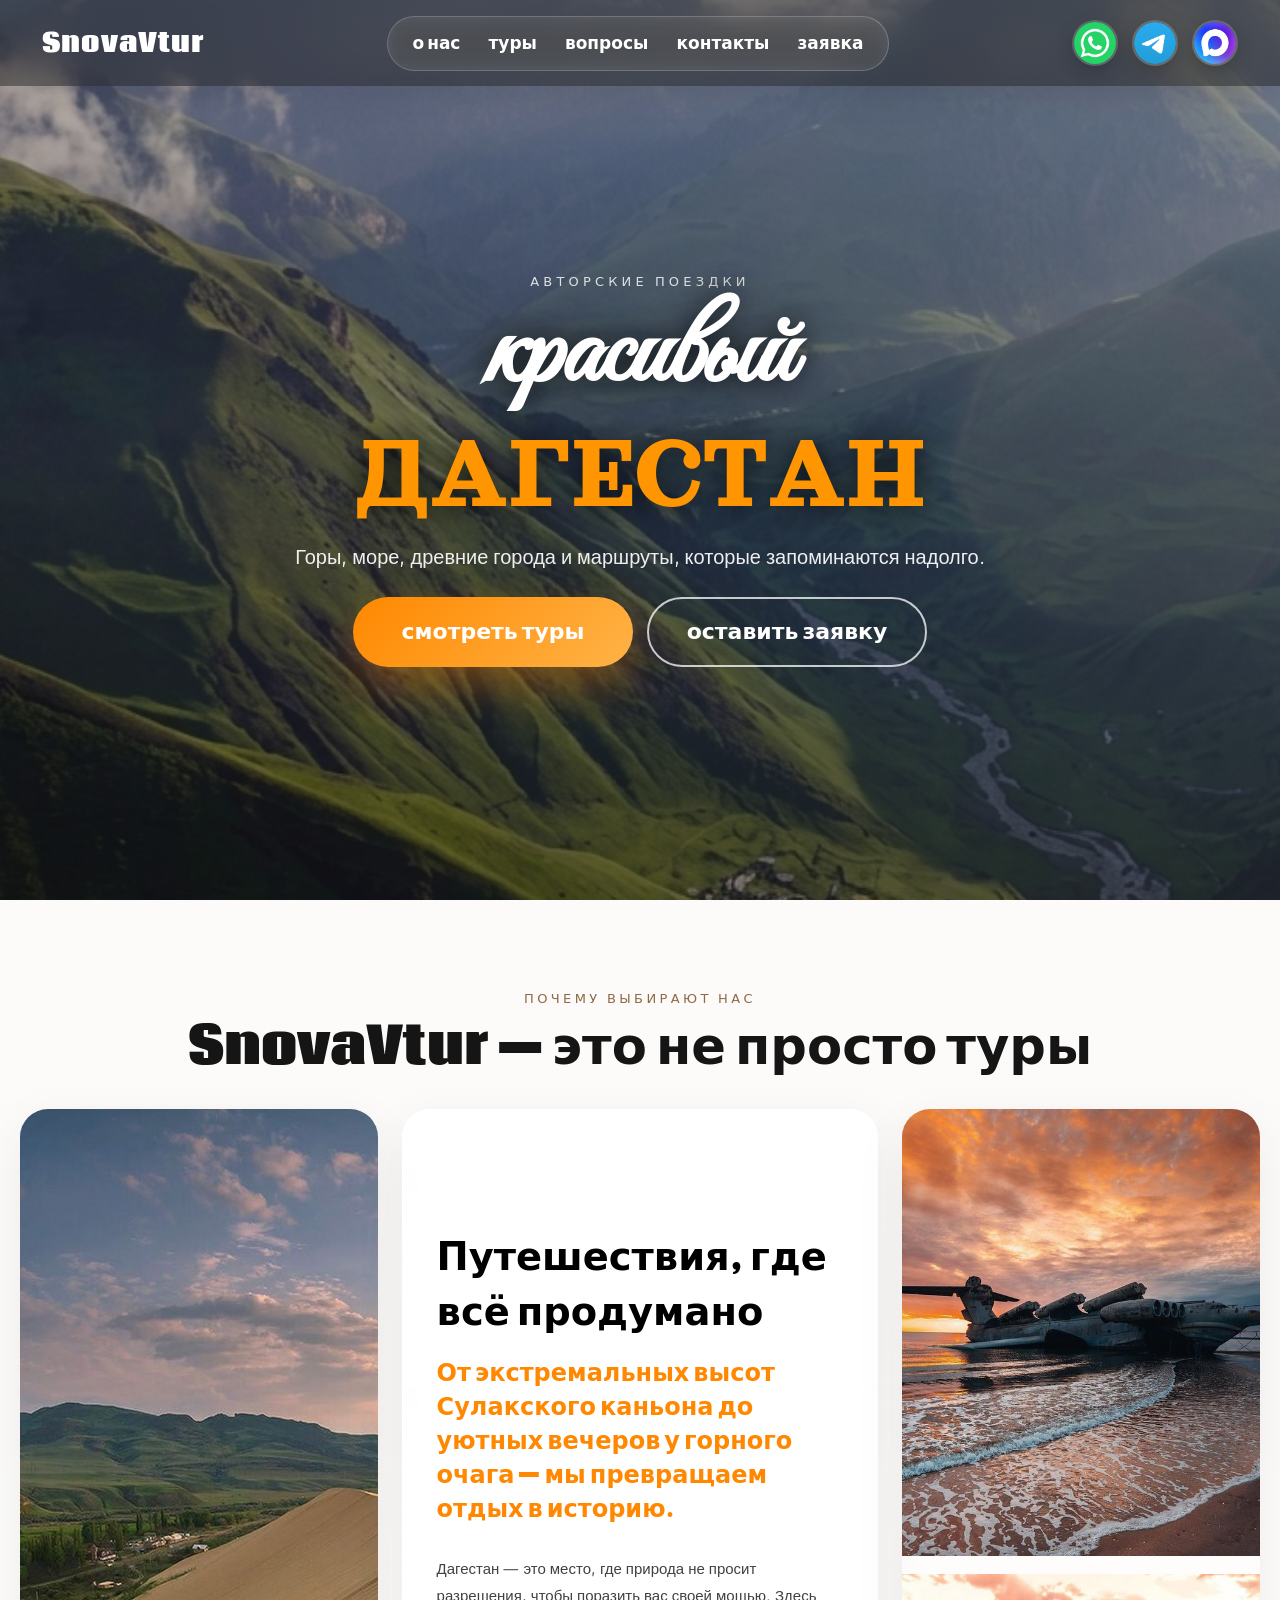
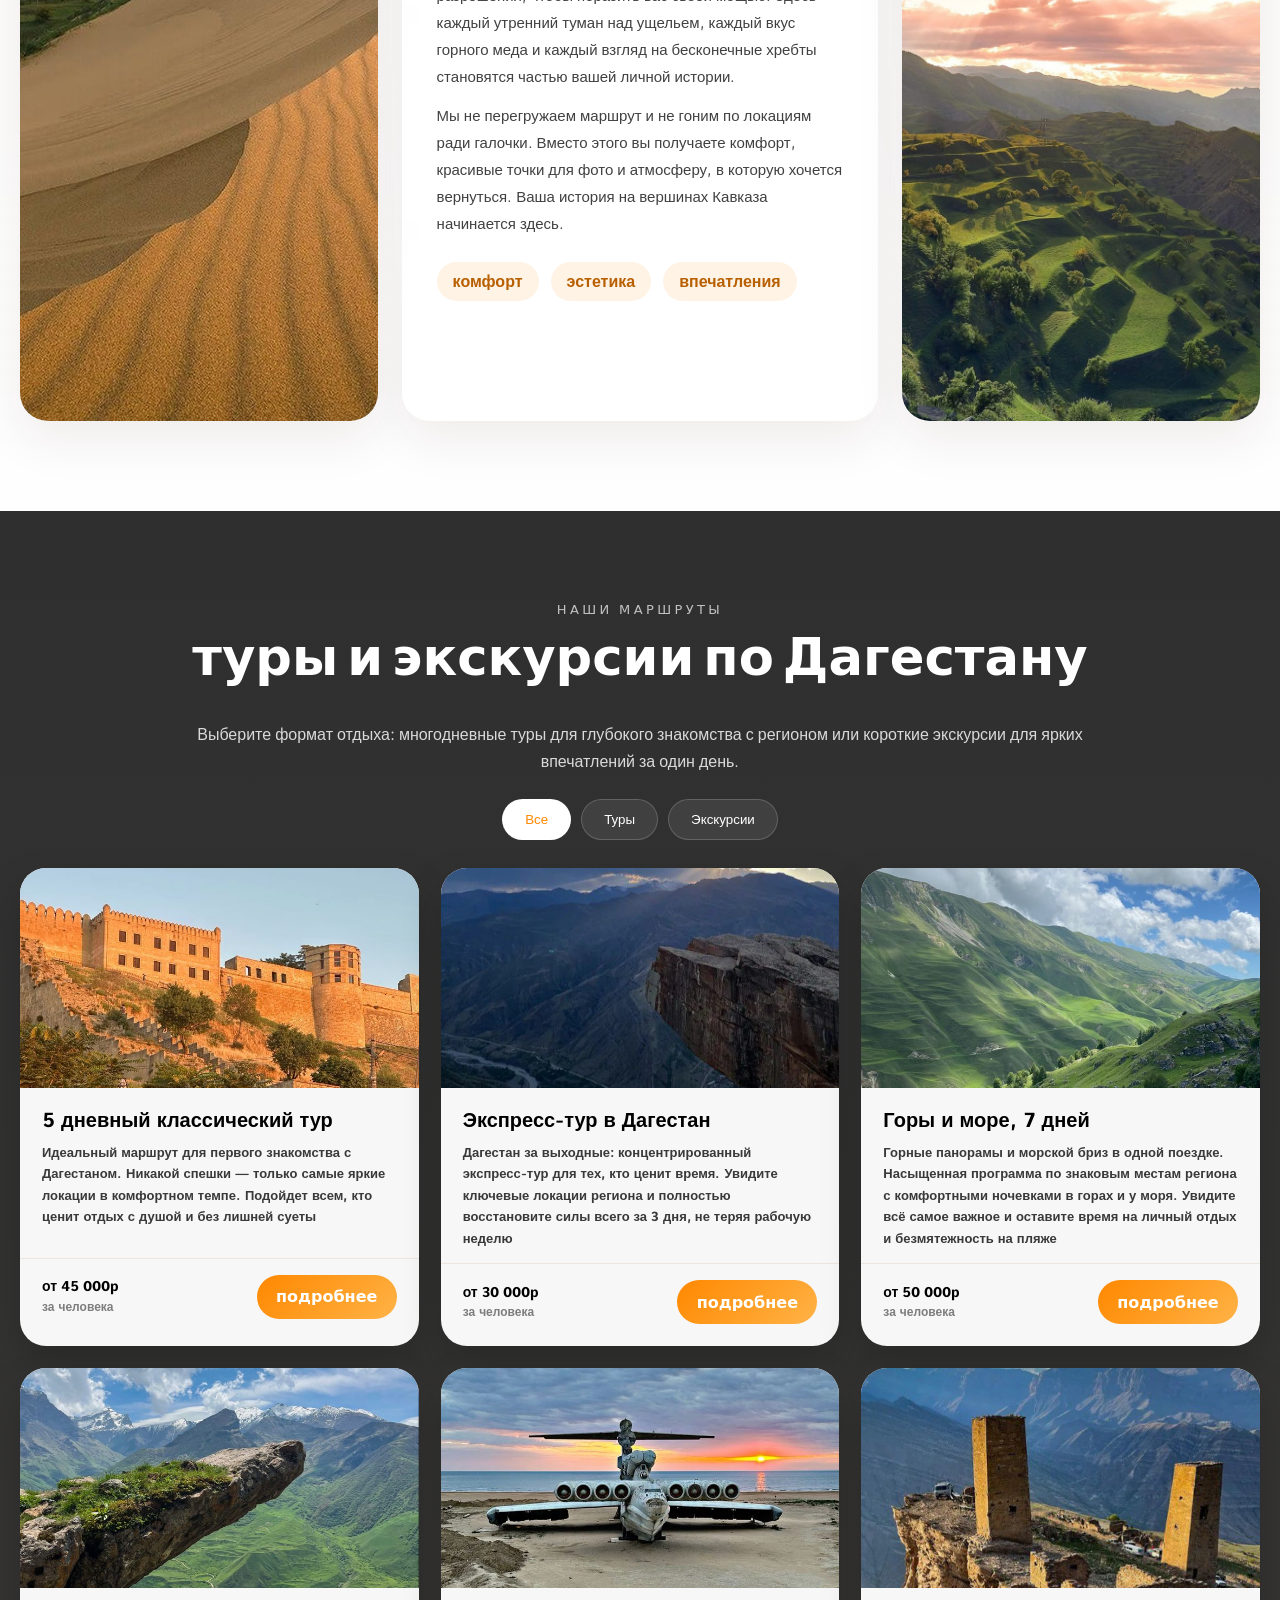
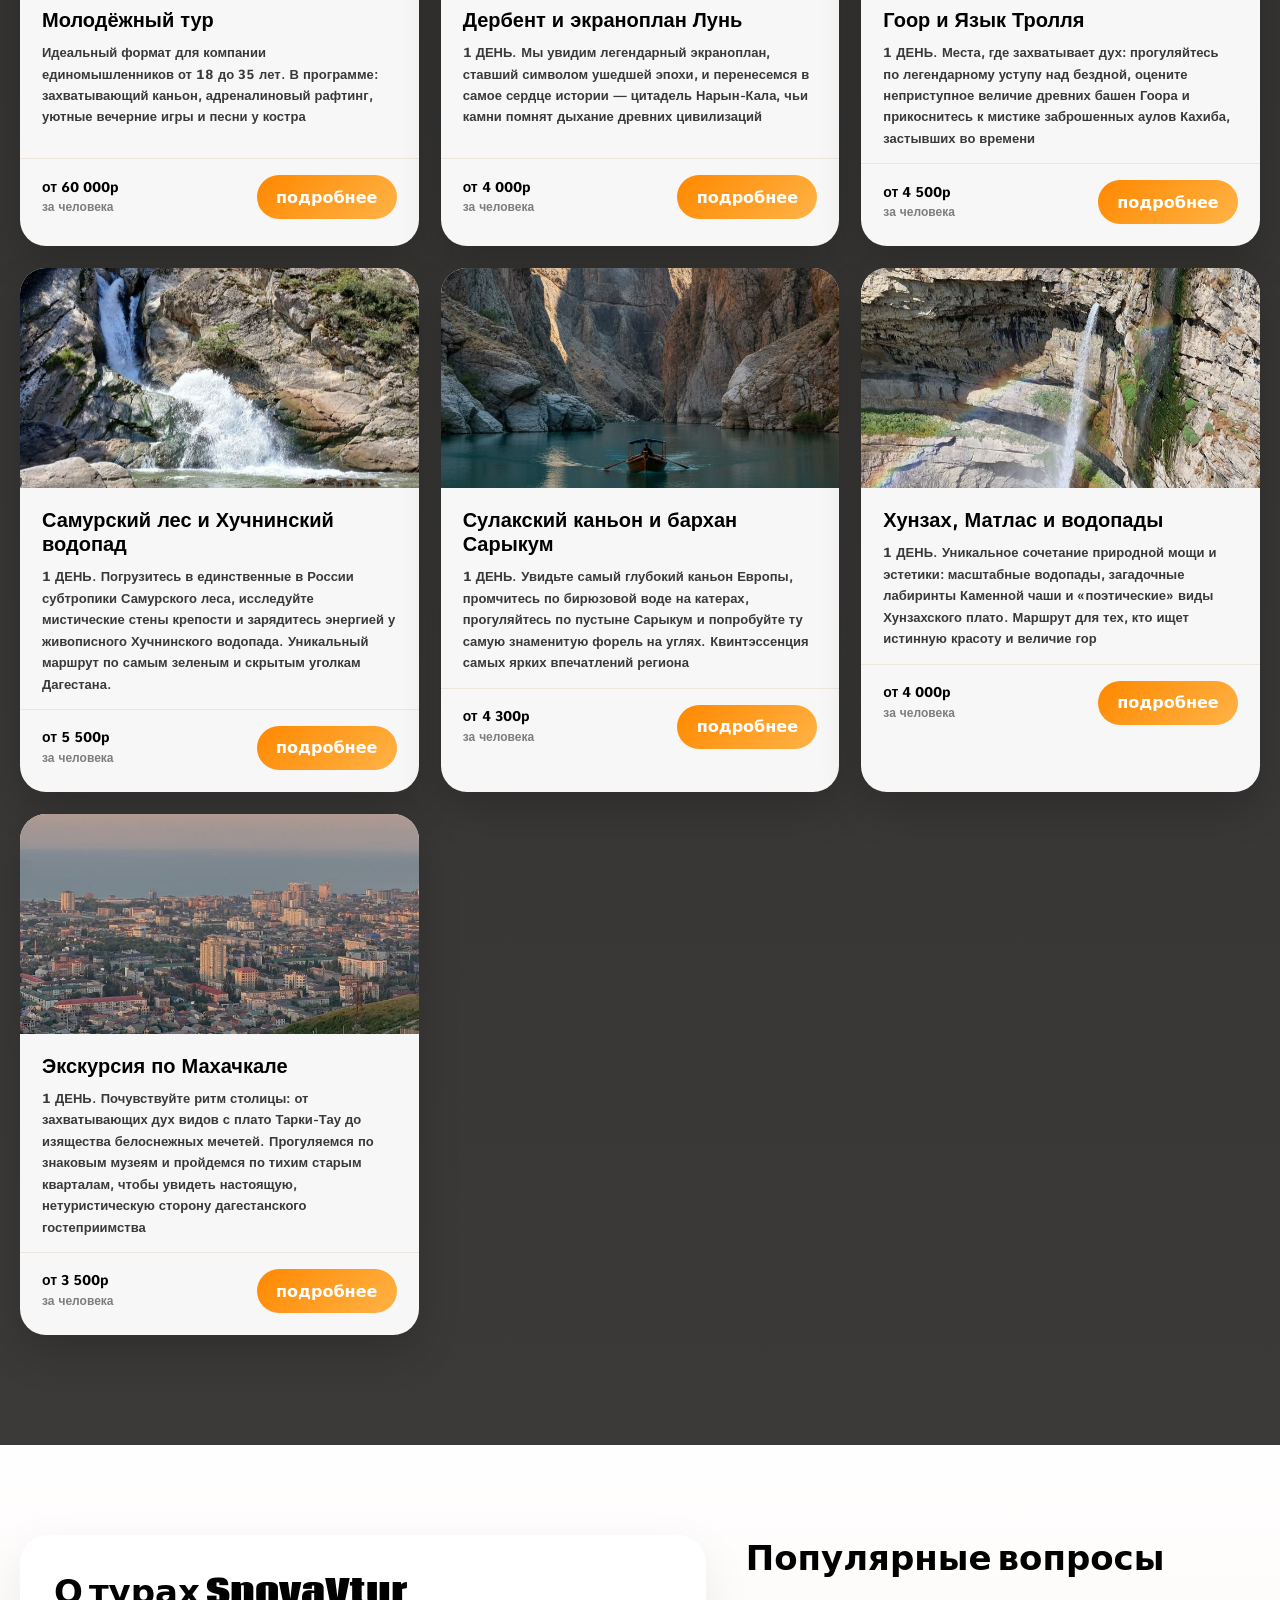
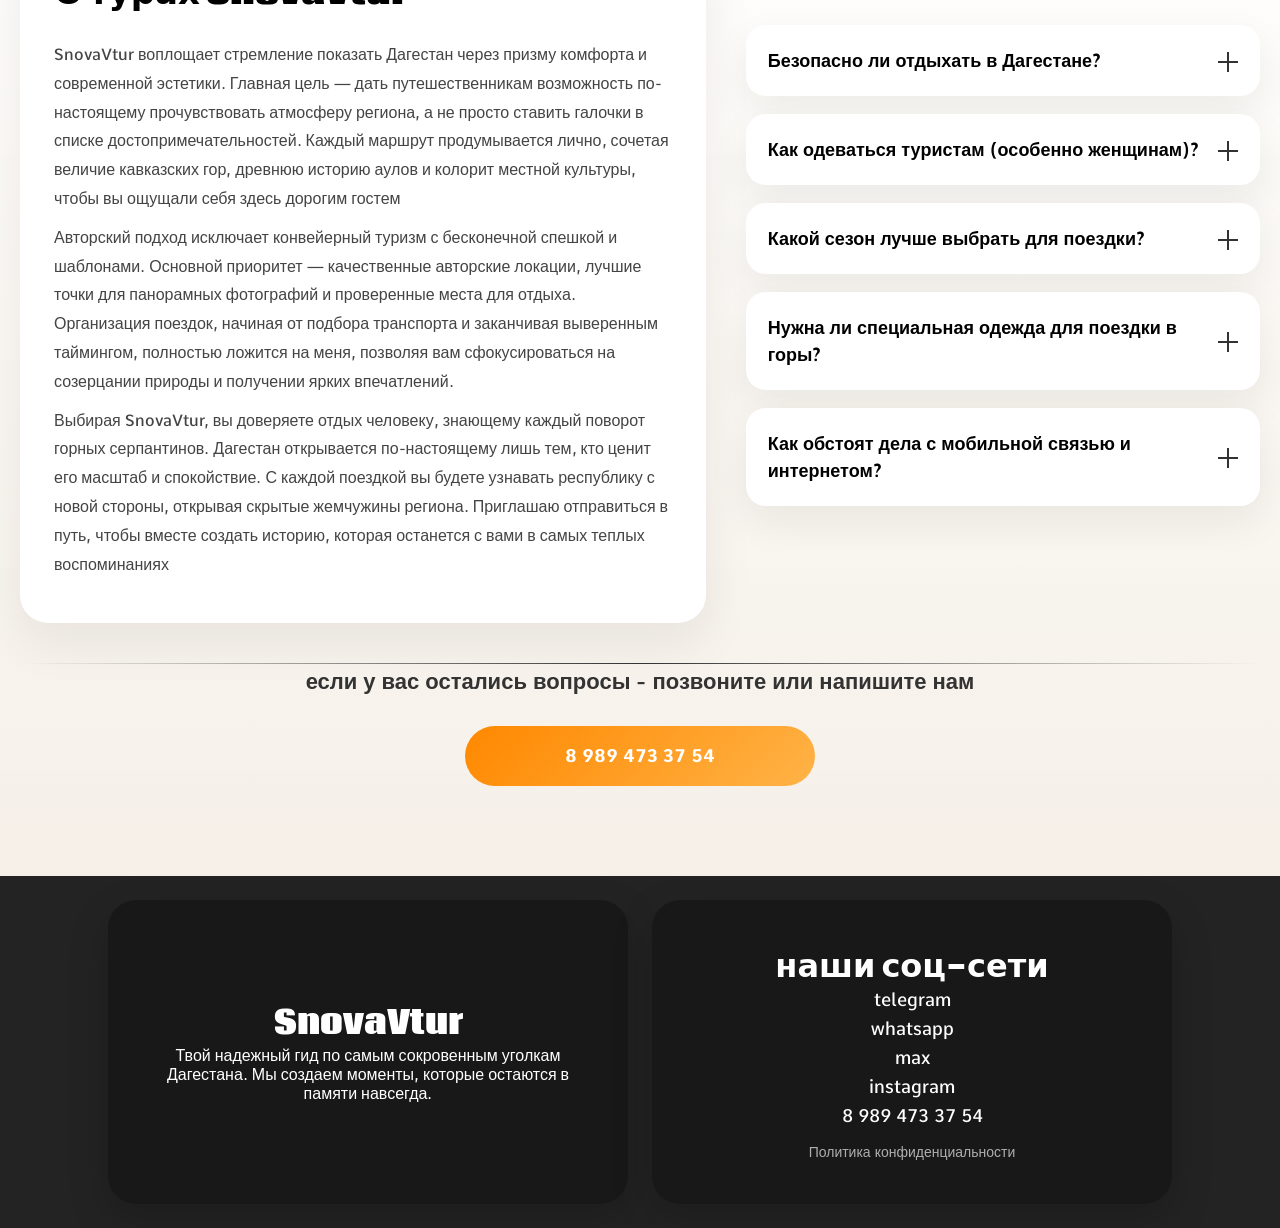
==== commit c6a7c57e: "Add files via upload" ====
--- a/index.html
+++ b/index.html
@@ -110,9 +110,9 @@
                     </div>
                 </div>
                 <div class="card-1 tour">
-                    <a href="tour-yach-2.html"><img src="img/Горах.png" alt="Экспесс-тур в Дагестан"></a>
-                    <div class="card-text-1">
-                        <h1>Экспесс-тур в Дагестан</h1>
+                    <a href="tour-yach-2.html"><img src="img/Горах.png" alt="Экспресс-тур в Дагестан"></a>
+                    <div class="card-text-1">
+                        <h1>Экспресс-тур в Дагестан</h1>
                         <p>Дагестан за выходные: концентрированный экспресс-тур для тех, кто ценит время. Увидите ключевые локации региона и полностью восстановите силы всего за 3 дня, не теряя рабочую неделю</p>
                     </div>
                     <div class="card-text-2">
@@ -370,7 +370,4 @@
     <script src="modal.js"></script>
     <script src="lightbox.js"></script>
 </body>
-</html>
-    <script src="script.js"></script>
-</body>
 </html>
